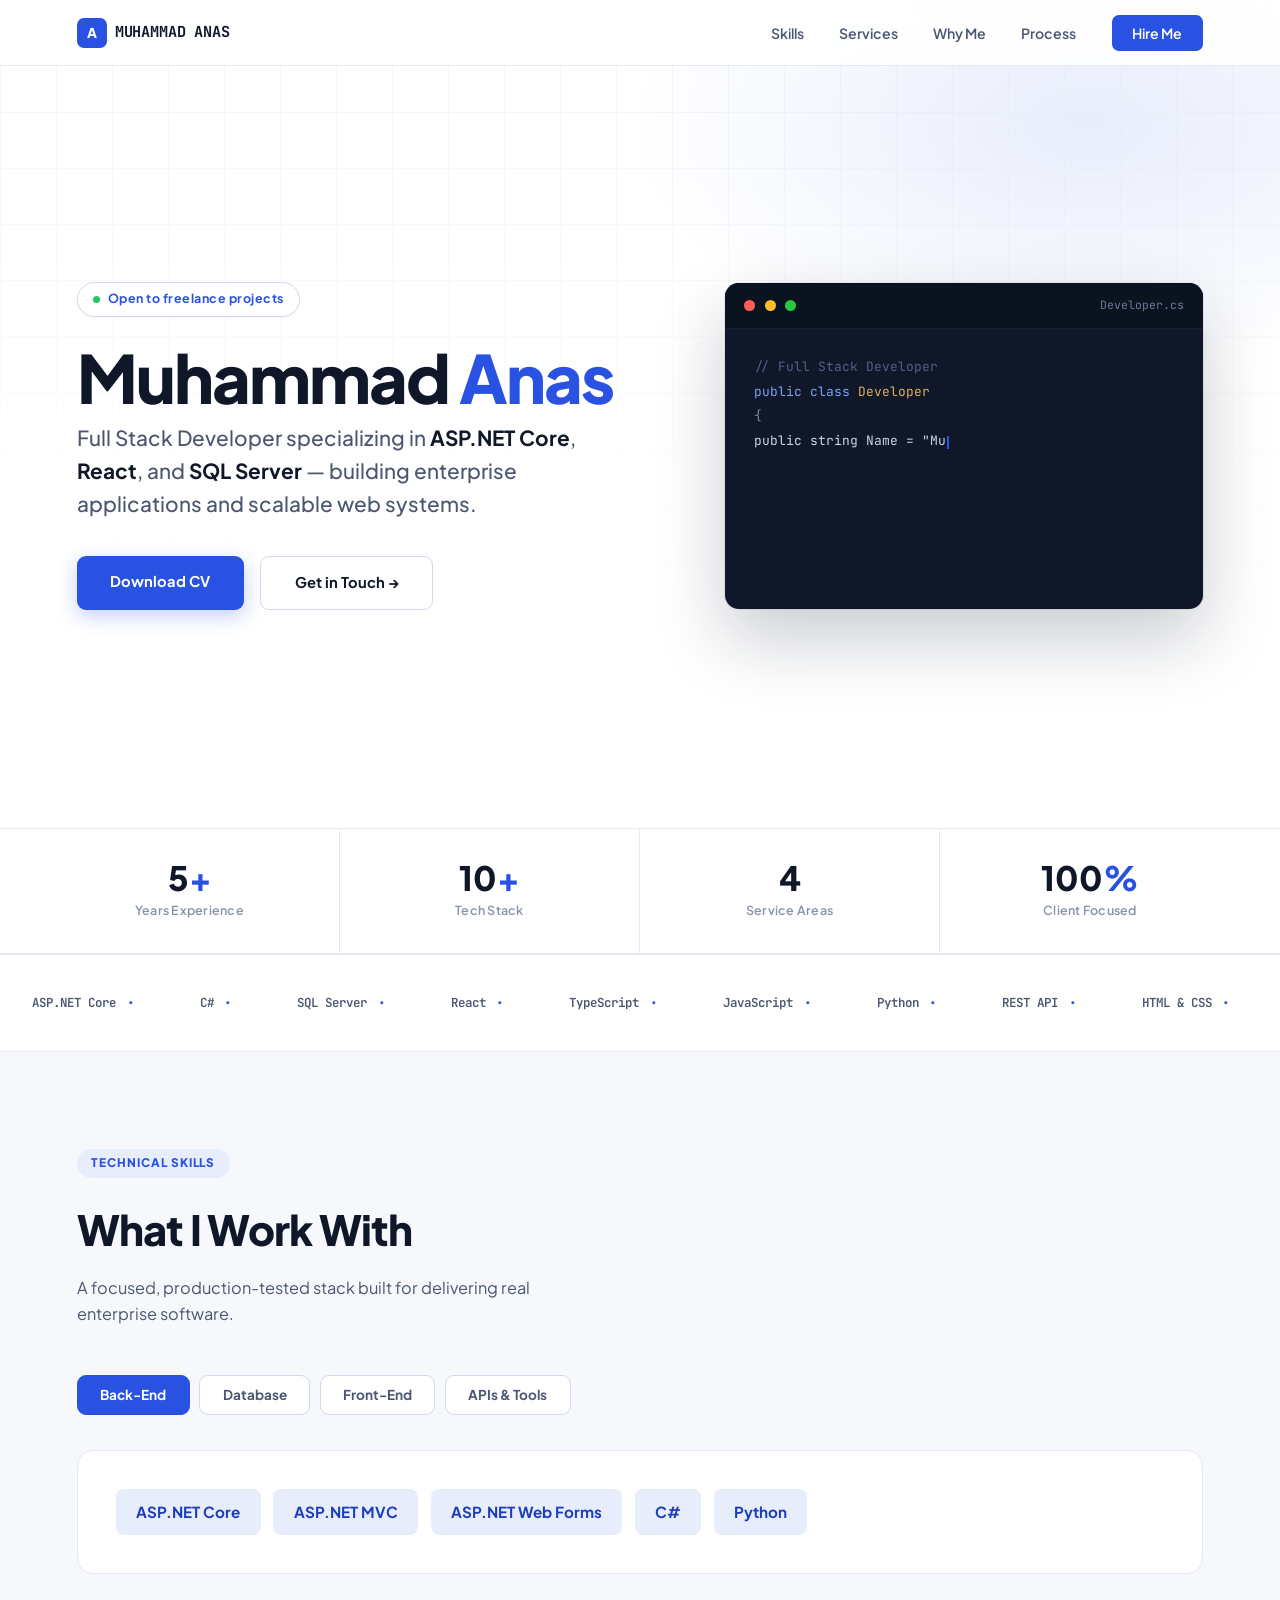
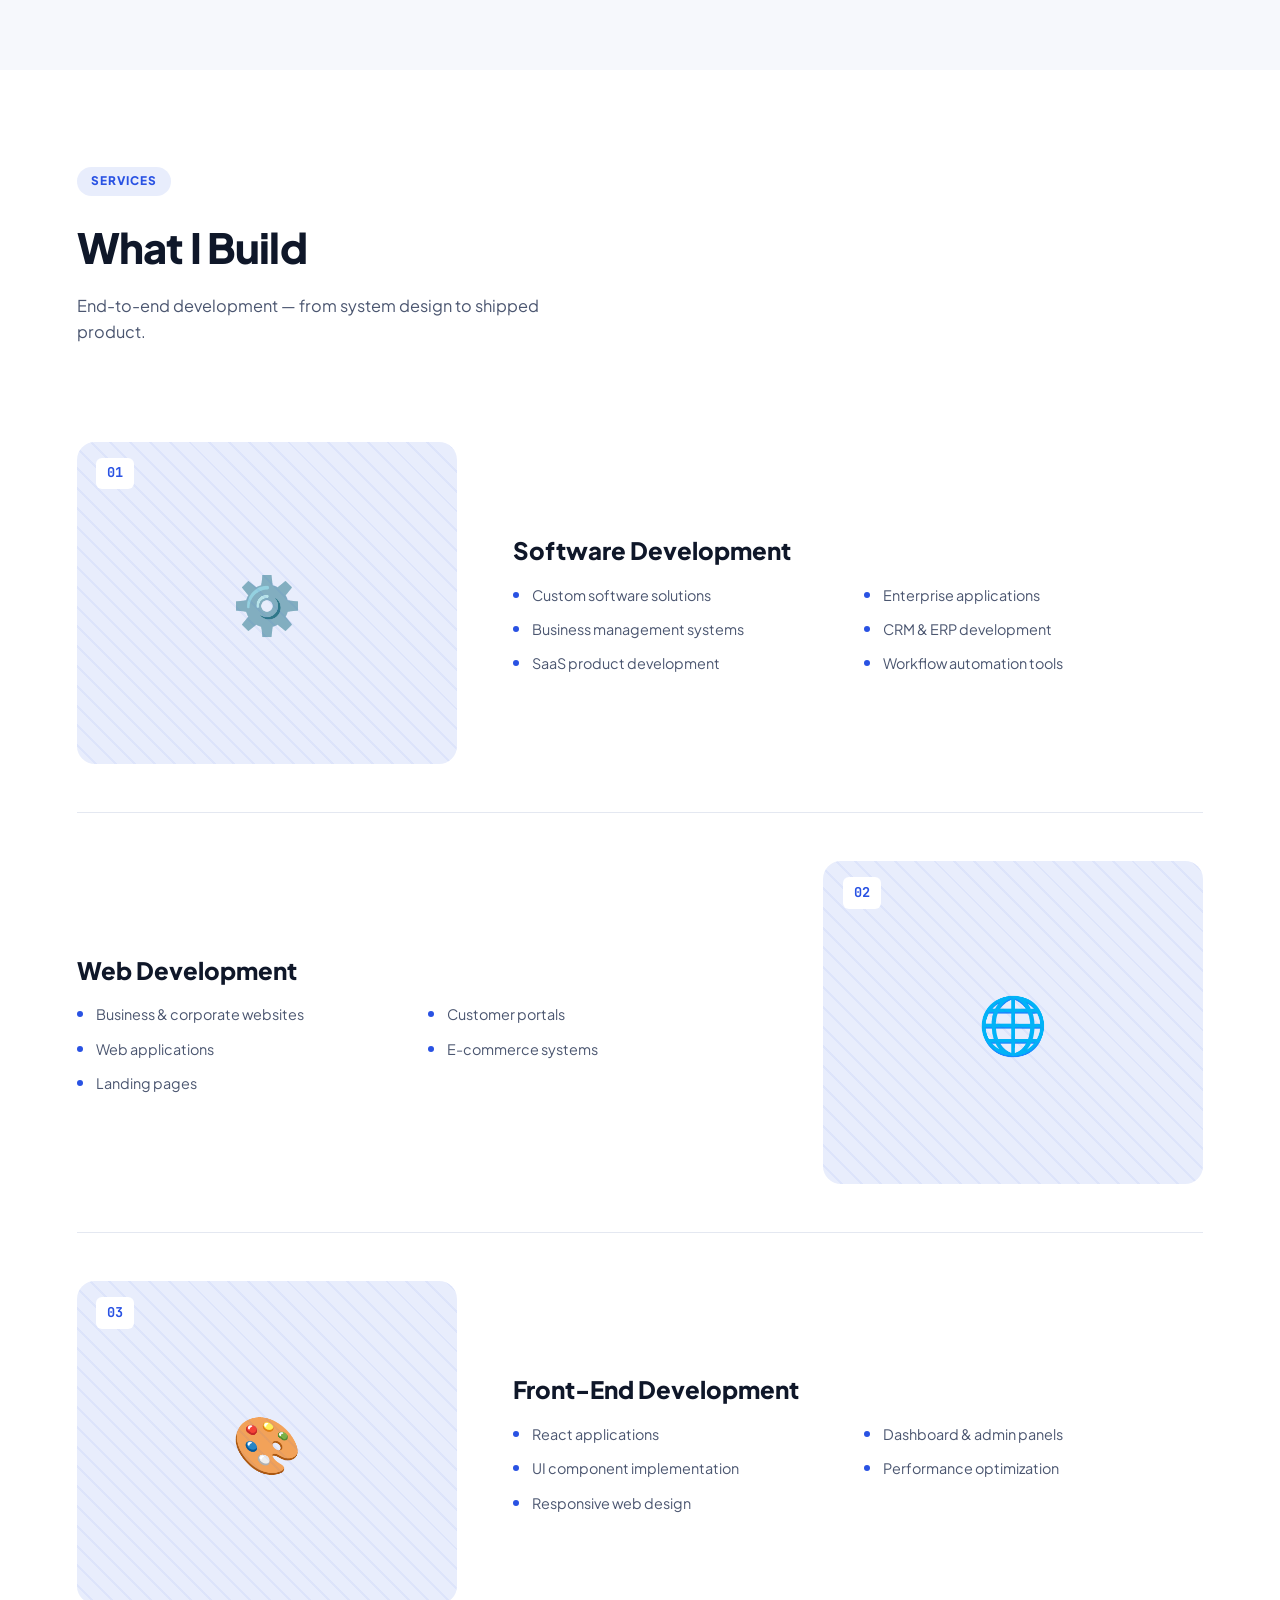
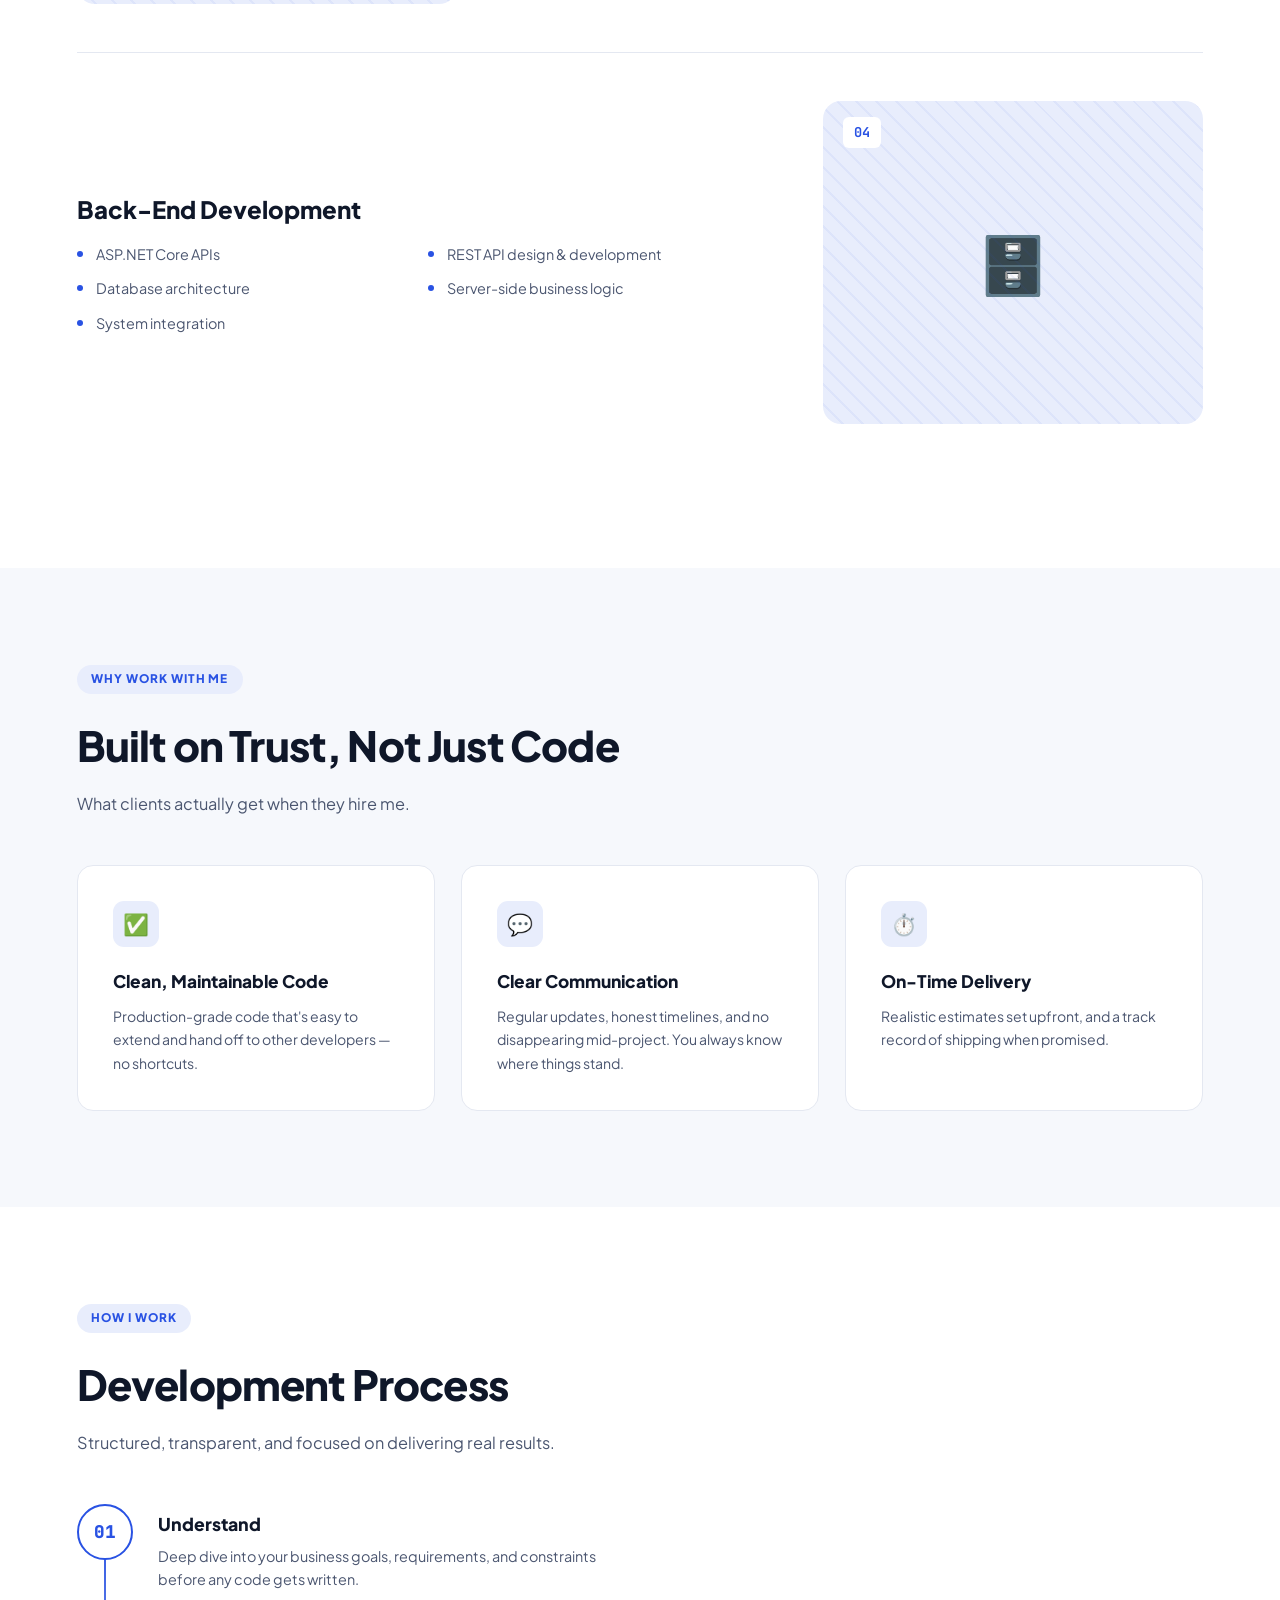
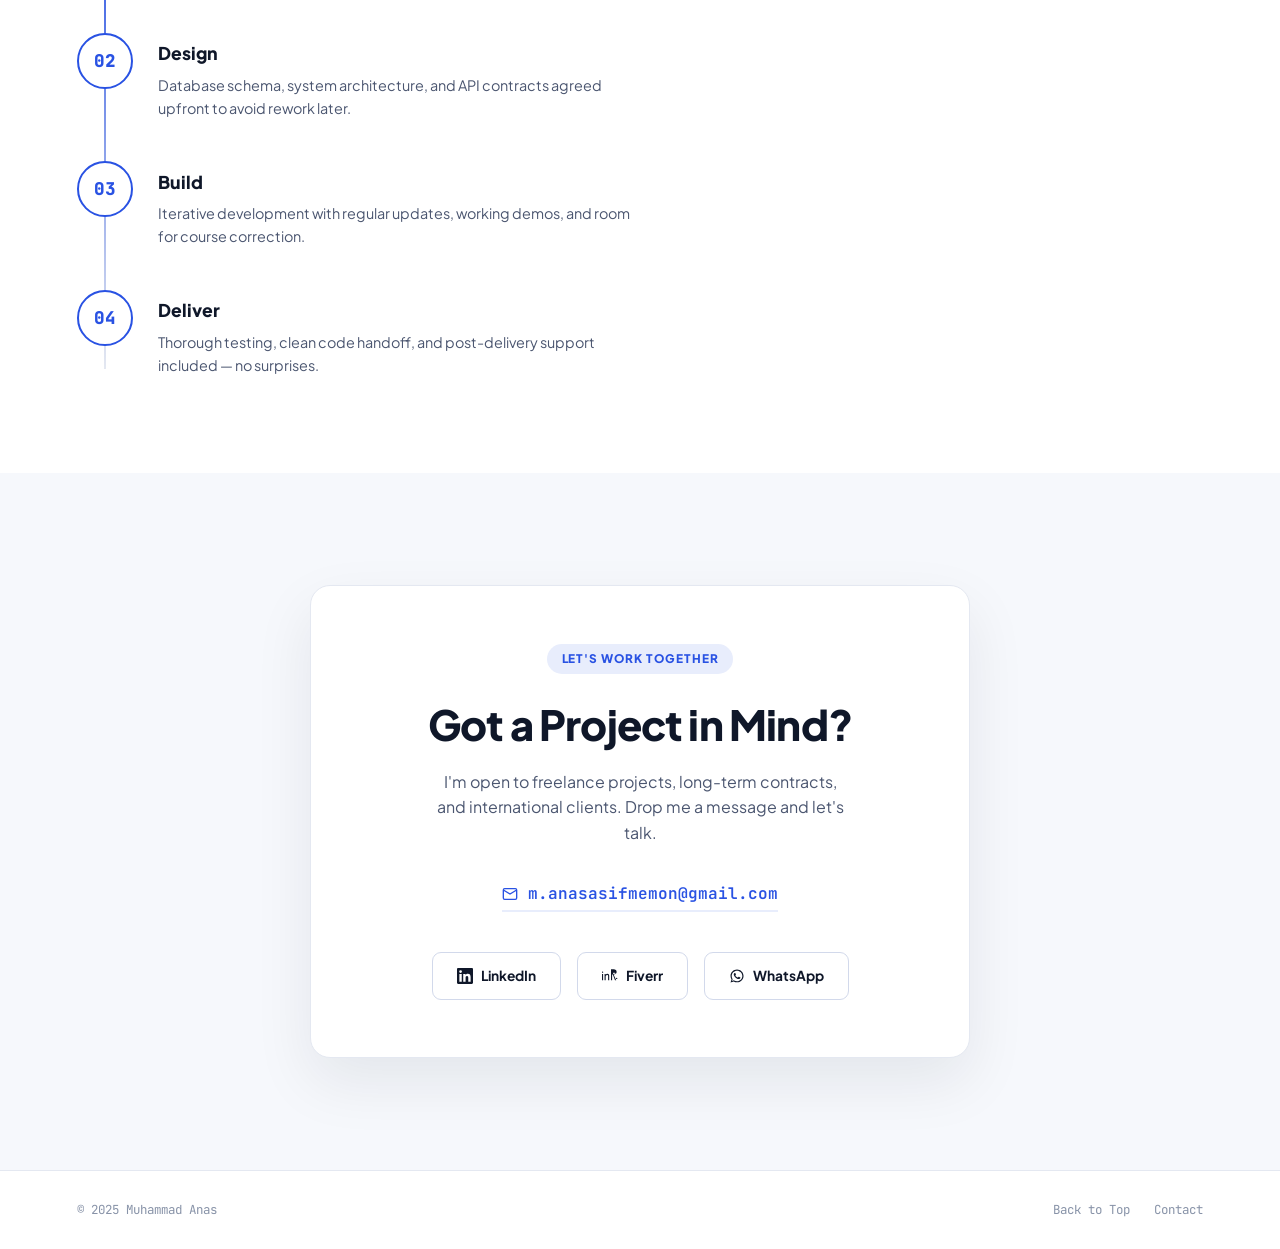
==== index.html @ d6c39285 "Add files via upload" ====
<!DOCTYPE html>
<html lang="en">
<head>
<meta charset="UTF-8"/>
<meta name="viewport" content="width=device-width,initial-scale=1.0"/>
<title>Muhammad Anas — Full Stack Developer</title>
<link rel="preconnect" href="https://fonts.googleapis.com"/>
<link href="https://fonts.googleapis.com/css2?family=Plus+Jakarta+Sans:wght@300;400;500;600;700;800&family=JetBrains+Mono:wght@400;500;600&display=swap" rel="stylesheet"/>
<link href="style.css" rel="stylesheet"/>

</head>
<body>

<!-- ═══ NAV ═══ -->
<nav>
  <div class="logo"><span class="logo-mark">A</span>MUHAMMAD ANAS</div>
  <ul class="nav-links">
    <li><a href="#skills">Skills</a></li>
    <li><a href="#services">Services</a></li>
    <li><a href="#why">Why Me</a></li>
    <li><a href="#process">Process</a></li>
    <li><a href="#contact" class="nav-hire">Hire Me</a></li>
  </ul>
</nav>

<!-- ═══ HERO ═══ -->
<section id="hero">
  <div class="hero-grid">
    <div class="hero-left">
      <div class="hero-tag"><span class="hero-tag-dot"></span>Open to freelance projects</div>
      <h1>Muhammad <span class="accent">Anas</span></h1>
      <p class="hero-role">Full Stack Developer specializing in <b>ASP.NET Core</b>, <b>React</b>, and <b>SQL Server</b> — building enterprise applications and scalable web systems.</p>
      <div class="hero-btns">
       <a href="Muhammad_Anas_CV.pdf" download="Muhammad_Anas_CV.pdf" class="btn-v" target="_blank">
    Download CV
</a>
        <a href="#contact" class="btn-ghost">Get in Touch →</a>
      </div>
    </div>
    <div class="hero-right">
      <div class="code-window">
        <div class="code-bar"><span class="dot-r"></span><span class="dot-y"></span><span class="dot-g"></span><span class="code-filename">Developer.cs</span></div>
        <div class="code-body" id="codeBody"></div>
      </div>
    </div>
  </div>
</section>

<!-- ═══ STAT STRIP ═══ -->
<div id="stat-strip">
  <div class="stat-strip-inner">
    <div class="stat-cell"><div class="num">5<span>+</span></div><div class="lbl">Years Experience</div></div>
    <div class="stat-cell"><div class="num">10<span>+</span></div><div class="lbl">Tech Stack</div></div>
    <div class="stat-cell"><div class="num">4</div><div class="lbl">Service Areas</div></div>
    <div class="stat-cell"><div class="num">100<span>%</span></div><div class="lbl">Client Focused</div></div>
  </div>
</div>

<!-- ═══ TECH BELT ═══ -->
<div id="belt"><div class="belt-track" id="beltTrack"></div></div>

<!-- ═══ SKILLS — TABS ═══ -->
<section id="skills">
  <div class="container">
    <div class="sec-chip">Technical Skills</div>
    <h2>What I Work With</h2>
    <p class="sec-sub">A focused, production-tested stack built for delivering real enterprise software.</p>

    <div class="skill-tabs">
      <button class="tab-btn active" data-tab="backend">Back-End</button>
      <button class="tab-btn" data-tab="database">Database</button>
      <button class="tab-btn" data-tab="frontend">Front-End</button>
      <button class="tab-btn" data-tab="tools">APIs &amp; Tools</button>
    </div>

    <div class="tab-panel active" id="backend">
      <div class="tab-panel-inner">
        <span class="big-tag">ASP.NET Core</span><span class="big-tag">ASP.NET MVC</span>
        <span class="big-tag">ASP.NET Web Forms</span><span class="big-tag">C#</span><span class="big-tag">Python</span>
      </div>
    </div>
    <div class="tab-panel" id="database">
      <div class="tab-panel-inner">
        <span class="big-tag">SQL Server</span><span class="big-tag">Database Architecture</span>
        <span class="big-tag">Stored Procedures</span><span class="big-tag">Query Optimization</span>
      </div>
    </div>
    <div class="tab-panel" id="frontend">
      <div class="tab-panel-inner">
        <span class="big-tag">React</span><span class="big-tag">TypeScript</span><span class="big-tag">JavaScript</span>
        <span class="big-tag">HTML &amp; CSS</span><span class="big-tag">jQuery / AJAX</span>
      </div>
    </div>
    <div class="tab-panel" id="tools">
      <div class="tab-panel-inner">
        <span class="big-tag">REST APIs</span><span class="big-tag">Git</span><span class="big-tag">JSON</span><span class="big-tag">Entity Framework</span>
      </div>
    </div>
  </div>
</section>

<!-- ═══ SERVICES — ALTERNATING ROWS ═══ -->
<section id="services">
  <div class="container">
    <div class="sec-chip">Services</div>
    <h2>What I Build</h2>
    <p class="sec-sub">End-to-end development — from system design to shipped product.</p>

    <div class="svc-row fi">
      <div class="svc-visual"><span class="svc-num-big">01</span>⚙️</div>
      <div class="svc-content">
        <div class="svc-title">Software Development</div>
        <ul class="svc-items">
          <li>Custom software solutions</li>
          <li>Enterprise applications</li>
          <li>Business management systems</li>
          <li>CRM &amp; ERP development</li>
          <li>SaaS product development</li>
          <li>Workflow automation tools</li>
        </ul>
      </div>
    </div>

    <div class="svc-row reverse fi">
      <div class="svc-visual"><span class="svc-num-big">02</span>🌐</div>
      <div class="svc-content">
        <div class="svc-title">Web Development</div>
        <ul class="svc-items">
          <li>Business &amp; corporate websites</li>
          <li>Customer portals</li>
          <li>Web applications</li>
          <li>E-commerce systems</li>
          <li>Landing pages</li>
        </ul>
      </div>
    </div>

    <div class="svc-row fi">
      <div class="svc-visual"><span class="svc-num-big">03</span>🎨</div>
      <div class="svc-content">
        <div class="svc-title">Front-End Development</div>
        <ul class="svc-items">
          <li>React applications</li>
          <li>Dashboard &amp; admin panels</li>
          <li>UI component implementation</li>
          <li>Performance optimization</li>
          <li>Responsive web design</li>
        </ul>
      </div>
    </div>

    <div class="svc-row reverse fi">
      <div class="svc-visual"><span class="svc-num-big">04</span>🗄️</div>
      <div class="svc-content">
        <div class="svc-title">Back-End Development</div>
        <ul class="svc-items">
          <li>ASP.NET Core APIs</li>
          <li>REST API design &amp; development</li>
          <li>Database architecture</li>
          <li>Server-side business logic</li>
          <li>System integration</li>
        </ul>
      </div>
    </div>
  </div>
</section>

<!-- ═══ WHY WORK WITH ME ═══ -->
<section id="why">
  <div class="container">
    <div class="sec-chip">Why Work With Me</div>
    <h2>Built on Trust, Not Just Code</h2>
    <p class="sec-sub">What clients actually get when they hire me.</p>
    <div class="why-grid">
      <div class="why-card fi fi-d1">
        <div class="why-icon">✅</div>
        <div class="why-title">Clean, Maintainable Code</div>
        <div class="why-desc">Production-grade code that's easy to extend and hand off to other developers — no shortcuts.</div>
      </div>
      <div class="why-card fi fi-d2">
        <div class="why-icon">💬</div>
        <div class="why-title">Clear Communication</div>
        <div class="why-desc">Regular updates, honest timelines, and no disappearing mid-project. You always know where things stand.</div>
      </div>
      <div class="why-card fi fi-d3">
        <div class="why-icon">⏱️</div>
        <div class="why-title">On-Time Delivery</div>
        <div class="why-desc">Realistic estimates set upfront, and a track record of shipping when promised.</div>
      </div>
    </div>
  </div>
</section>

<!-- ═══ PROCESS — TIMELINE ═══ -->
<section id="process">
  <div class="container">
    <div class="sec-chip">How I Work</div>
    <h2>Development Process</h2>
    <p class="sec-sub">Structured, transparent, and focused on delivering real results.</p>
    <div class="timeline">
      <div class="t-step fi fi-d1">
        <div class="t-dot">01</div>
        <div class="t-content">
          <div class="t-title">Understand</div>
          <p class="t-desc">Deep dive into your business goals, requirements, and constraints before any code gets written.</p>
        </div>
      </div>
      <div class="t-step fi fi-d2">
        <div class="t-dot">02</div>
        <div class="t-content">
          <div class="t-title">Design</div>
          <p class="t-desc">Database schema, system architecture, and API contracts agreed upfront to avoid rework later.</p>
        </div>
      </div>
      <div class="t-step fi fi-d3">
        <div class="t-dot">03</div>
        <div class="t-content">
          <div class="t-title">Build</div>
          <p class="t-desc">Iterative development with regular updates, working demos, and room for course correction.</p>
        </div>
      </div>
      <div class="t-step fi fi-d4">
        <div class="t-dot">04</div>
        <div class="t-content">
          <div class="t-title">Deliver</div>
          <p class="t-desc">Thorough testing, clean code handoff, and post-delivery support included — no surprises.</p>
        </div>
      </div>
    </div>
  </div>
</section>

<!-- ═══ CONTACT ═══ -->
<section id="contact">
  <div class="container">
    <div class="contact-box fi">
      <div class="sec-chip">Let's Work Together</div>
      <h2>Got a Project in Mind?</h2>
      <p>I'm open to freelance projects, long-term contracts, and international clients. Drop me a message and let's talk.</p>
      <div>
        <a href="mailto:m.anasasifmemon@gmail.com" class="contact-email">
          <svg width="16" height="16" viewBox="0 0 24 24" fill="none" stroke="currentColor" stroke-width="2"><path d="M4 4h16c1.1 0 2 .9 2 2v12c0 1.1-.9 2-2 2H4c-1.1 0-2-.9-2-2V6c0-1.1.9-2 2-2z"/><polyline points="22,6 12,12 2,6"/></svg>
          m.anasasifmemon@gmail.com
        </a>
      </div>
      <div class="contact-socials">
        <a href="https://www.linkedin.com/in/muhammad-anas-5920552a2/" target="_blank" class="social-btn">
          <svg viewBox="0 0 24 24" fill="currentColor"><path d="M20.447 20.452h-3.554v-5.569c0-1.328-.027-3.037-1.852-3.037-1.853 0-2.136 1.445-2.136 2.939v5.667H9.351V9h3.414v1.561h.046c.477-.9 1.637-1.85 3.37-1.85 3.601 0 4.267 2.37 4.267 5.455v6.286zM5.337 7.433a2.062 2.062 0 01-2.063-2.065 2.064 2.064 0 112.063 2.065zm1.782 13.019H3.555V9h3.564v11.452zM22.225 0H1.771C.792 0 0 .774 0 1.729v20.542C0 23.227.792 24 1.771 24h20.451C23.2 24 24 23.227 24 22.271V1.729C24 .774 23.2 0 22.222 0h.003z"/></svg>
          LinkedIn
        </a>
        <a href="https://www.fiverr.com/users/anas1_developer" target="_blank" class="social-btn">
          <svg viewBox="0 0 24 24" fill="currentColor"><path d="M23.004 15.588a.995.995 0 10-1.99 0 .995.995 0 001.99 0zm-2.36-8.672c0 1.33-1.044 2.21-2.832 2.21h-1.02V7.026h.99c1.83 0 2.862.803 2.862 1.89zM23.004 15.588zm-5.567-5.786c2.754 0 4.536-1.515 4.536-3.758C21.973 3.65 20.262 2 17.49 2H13.5v16.498h1.665V9.896h1.02l3.32 8.603H21.3l-3.863-8.697zM8.18 8.764c-1.18 0-2.05.41-2.672 1.23V9.008H3.84v9.49h1.665v-5.194c0-1.82.773-2.88 2.215-2.88.87 0 1.428.425 1.428 1.473v6.6h1.664v-6.866c0-1.726-1.012-2.866-2.632-2.866zM0 9.008V18.5h1.664V9.008H0zm.832-3.744a1.02 1.02 0 100 2.04 1.02 1.02 0 000-2.04z"/></svg>
          Fiverr
        </a>
       <a href="https://wa.me/923146699887" target="_blank" class="social-btn">
    <svg viewBox="0 0 32 32" fill="currentColor" width="24" height="24">
        <path d="M16.04 3C8.84 3 3 8.74 3 15.82c0 2.48.73 4.89 2.12 6.96L3 29l6.41-2.08a13.2 13.2 0 0 0 6.63 1.79c7.2 0 13.04-5.74 13.04-12.82S23.24 3 16.04 3zm0 23.54c-2.04 0-4.04-.55-5.78-1.6l-.41-.24-3.8 1.23 1.24-3.68-.27-.43a10.44 10.44 0 0 1-1.61-5.6c0-5.8 4.78-10.52 10.63-10.52s10.63 4.72 10.63 10.52-4.78 10.52-10.63 10.52zm5.83-7.87c-.32-.16-1.9-.93-2.2-1.03-.29-.11-.51-.16-.73.16-.21.32-.83 1.03-1.01 1.24-.19.21-.37.24-.69.08-.32-.16-1.35-.49-2.58-1.56-.95-.83-1.59-1.85-1.78-2.17-.19-.32-.02-.49.14-.65.14-.14.32-.37.48-.56.16-.19.21-.32.32-.53.11-.21.05-.4-.03-.56-.08-.16-.73-1.75-1-2.39-.26-.62-.52-.54-.73-.55h-.62c-.21 0-.56.08-.85.4-.29.32-1.11 1.08-1.11 2.64s1.14 3.06 1.3 3.27c.16.21 2.24 3.55 5.53 4.84.78.31 1.39.49 1.87.63.79.21 1.51.18 2.08.11.63-.08 1.9-.78 2.17-1.53.27-.75.27-1.4.19-1.53-.08-.13-.29-.21-.61-.37z"/>
    </svg>
    WhatsApp
</a>  
      </div>
    </div>
  </div>
</section>

<footer>
  <span>© 2025 Muhammad Anas</span>
  <div class="footer-right"><a href="#hero">Back to Top</a><a href="#contact">Contact</a></div>
</footer>

<script src="script.js"></script>
</body>
</html>
---- style.css ----
/* ═══ TOKENS ═══════════════════════════════════════════ */
:root{
  --bg:        #FFFFFF;
  --bg-soft:   #F6F8FC;
  --ink:       #0F1729;
  --ink-soft:  #4B5670;
  --muted:     #8893A8;
  --blue:      #2952E3;
  --blue-dk:   #1B3DBF;
  --blue-lt:   #E8EDFC;
  --border:    #E4E8F1;
  --border-strong: #D2D9EB;
  --sans:      'Plus Jakarta Sans',sans-serif;
  --mono:      'JetBrains Mono',monospace;
}
*,*::before,*::after{box-sizing:border-box;margin:0;padding:0;}
html{scroll-behavior:smooth;}
body{font-family:var(--sans);background:var(--bg);color:var(--ink);line-height:1.6;overflow-x:hidden;}
::-webkit-scrollbar{width:6px;}
::-webkit-scrollbar-track{background:var(--bg-soft);}
::-webkit-scrollbar-thumb{background:var(--blue);border-radius:3px;}

/* ═══ NAV ═══════════════════════════════════════════════ */
nav{
  position:fixed;top:0;left:0;right:0;z-index:200;
  display:flex;align-items:center;justify-content:space-between;
  padding:1.1rem 6%;
  background:rgba(255,255,255,.88);
  backdrop-filter:blur(14px);
  border-bottom:1px solid var(--border);
}
.logo{font-family:var(--mono);font-size:.95rem;font-weight:700;color:var(--ink);letter-spacing:-.01em;display:flex;align-items:center;gap:.5rem;}
.logo-mark{width:30px;height:30px;border-radius:7px;background:var(--blue);color:#fff;display:flex;align-items:center;justify-content:center;font-size:.85rem;font-weight:800;font-family:var(--sans);}
.nav-links{display:flex;gap:2.2rem;list-style:none;align-items:center;}
.nav-links a{font-size:.88rem;font-weight:600;color:var(--ink-soft);text-decoration:none;transition:color .2s;}
.nav-links a:hover{color:var(--blue);}
.nav-hire{padding:.55rem 1.3rem;background:var(--blue);color:#fff!important;border-radius:7px;font-size:.85rem;font-weight:700;text-decoration:none;transition:background .2s,transform .15s;}
.nav-hire:hover{background:var(--blue-dk);transform:translateY(-1px);}

/* ═══ HERO ═══════════════════════════════════════════════ */
#hero{
  min-height:92vh;display:flex;align-items:center;
  padding:7rem 6% 3rem;position:relative;overflow:hidden;
  background:radial-gradient(ellipse 60% 50% at 85% 15%, var(--blue-lt) 0%, transparent 60%), var(--bg);
}
#hero::after{
  content:'';position:absolute;inset:0;
  background-image:linear-gradient(var(--border) 1px,transparent 1px),linear-gradient(90deg,var(--border) 1px,transparent 1px);
  background-size:56px 56px;
  mask-image:linear-gradient(to bottom, black 0%, transparent 70%);
  opacity:.5;pointer-events:none;
}
.hero-grid{display:grid;grid-template-columns:1.1fr .9fr;gap:4rem;align-items:center;width:100%;max-width:1200px;margin:0 auto;position:relative;z-index:1;}
.hero-tag{display:inline-flex;align-items:center;gap:.5rem;padding:.4rem .95rem;border:1px solid var(--border-strong);border-radius:100px;background:#fff;font-size:.78rem;font-weight:700;color:var(--blue);letter-spacing:.04em;margin-bottom:1.6rem;box-shadow:0 1px 2px rgba(15,23,41,.04);}
.hero-tag-dot{width:7px;height:7px;border-radius:50%;background:#22C55E;}
h1{font-size:clamp(2.6rem,5.2vw,4.2rem);font-weight:800;line-height:1.06;letter-spacing:-.03em;color:var(--ink);margin-bottom:.5rem;}
h1 .accent{color:var(--blue);}
.hero-role{font-size:clamp(1.05rem,1.8vw,1.3rem);color:var(--ink-soft);font-weight:500;margin-bottom:2.2rem;max-width:520px;}
.hero-role b{color:var(--ink);font-weight:700;}
.hero-btns{display:flex;gap:1rem;flex-wrap:wrap;}
.btn-v{padding:.9rem 2.1rem;background:var(--blue);color:#fff;font-family:var(--sans);font-weight:700;font-size:.92rem;border:none;border-radius:9px;cursor:pointer;text-decoration:none;transition:all .2s;box-shadow:0 6px 20px rgba(41,82,227,.28);}
.btn-v:hover{background:var(--blue-dk);transform:translateY(-2px);box-shadow:0 10px 28px rgba(41,82,227,.35);}
.btn-ghost{padding:.9rem 2.1rem;background:#fff;color:var(--ink);font-family:var(--sans);font-weight:700;font-size:.92rem;border:1px solid var(--border-strong);border-radius:9px;cursor:pointer;text-decoration:none;transition:all .2s;}
.btn-ghost:hover{border-color:var(--blue);color:var(--blue);}

.code-window{background:#0F1729;border-radius:14px;overflow:hidden;box-shadow:0 30px 70px rgba(15,23,41,.22),0 0 0 1px rgba(15,23,41,.06);}
.code-bar{display:flex;align-items:center;gap:.6rem;padding:.85rem 1.2rem;background:#0B1220;border-bottom:1px solid rgba(255,255,255,.06);}
.dot-r{width:11px;height:11px;border-radius:50%;background:#FF5F57;}
.dot-y{width:11px;height:11px;border-radius:50%;background:#FEBC2E;}
.dot-g{width:11px;height:11px;border-radius:50%;background:#28C840;}
.code-filename{margin-left:auto;font-family:var(--mono);font-size:.72rem;color:#6B7B99;}
.code-body{padding:1.6rem 1.8rem;font-family:var(--mono);font-size:.81rem;line-height:1.9;min-height:280px;color:#CBD5E8;}
.c-kw{color:#7AA2F7;} .c-str{color:#9ECE6A;} .c-num{color:#FF9E64;} .c-cm{color:#565F89;} .c-cls{color:#E0AF68;} .c-punct{color:#7B88A8;} .c-fn{color:#7DCFFF;}
.cursor{display:inline-block;width:2px;height:1em;background:var(--blue);margin-left:1px;vertical-align:text-bottom;animation:blink .9s step-end infinite;}
@keyframes blink{0%,100%{opacity:1;}50%{opacity:0;}}

/* ═══ STAT STRIP (under hero) ═══════════════════════════ */
#stat-strip{
  border-top:1px solid var(--border);border-bottom:1px solid var(--border);
  background:#fff;padding:0;
}
.stat-strip-inner{
  max-width:1200px;margin:0 auto;
  display:grid;grid-template-columns:repeat(4,1fr);
}
.stat-cell{
  padding:2rem 1.5rem;text-align:center;
  border-right:1px solid var(--border);
}
.stat-cell:last-child{border-right:none;}
.stat-cell .num{font-size:2.1rem;font-weight:800;color:var(--ink);line-height:1;}
.stat-cell .num span{color:var(--blue);}
.stat-cell .lbl{font-size:.78rem;color:var(--muted);font-weight:600;margin-top:.4rem;letter-spacing:.02em;}

/* ═══ SECTION SHARED ════════════════════════════════════ */
section{padding:6rem 6%;position:relative;}
.container{max-width:1200px;margin:0 auto;}
.sec-chip{display:inline-flex;align-items:center;gap:.5rem;padding:.32rem .9rem;border-radius:100px;background:var(--blue-lt);color:var(--blue);font-size:.74rem;font-weight:800;letter-spacing:.08em;text-transform:uppercase;margin-bottom:1.1rem;}
h2{font-size:clamp(1.9rem,3.4vw,2.6rem);font-weight:800;color:var(--ink);letter-spacing:-.02em;margin-bottom:.8rem;}
.sec-sub{color:var(--ink-soft);max-width:480px;margin-bottom:3rem;font-size:1.02rem;}

/* ═══ SKILLS — TABS ═════════════════════════════════════ */
#skills{background:var(--bg-soft);}
.skill-tabs{display:flex;gap:.6rem;margin-bottom:2.2rem;flex-wrap:wrap;}
.tab-btn{
  padding:.65rem 1.4rem;border-radius:9px;border:1px solid var(--border-strong);
  background:#fff;color:var(--ink-soft);font-weight:700;font-size:.85rem;
  cursor:pointer;transition:all .2s;font-family:var(--sans);
}
.tab-btn.active{background:var(--blue);color:#fff;border-color:var(--blue);}
.tab-btn:not(.active):hover{border-color:var(--blue);color:var(--blue);}
.tab-panel{display:none;}
.tab-panel.active{display:block;animation:fadeUp .35s ease;}
@keyframes fadeUp{from{opacity:0;transform:translateY(8px);}to{opacity:1;transform:none;}}
.tab-panel-inner{
  background:#fff;border:1px solid var(--border);border-radius:16px;
  padding:2.4rem;display:flex;flex-wrap:wrap;gap:.8rem;align-items:center;
}
.tab-panel-inner .big-tag{
  font-size:.95rem;font-weight:700;padding:.6rem 1.2rem;border-radius:8px;
  background:var(--blue-lt);color:var(--blue-dk);border:1px solid transparent;
}

/* ═══ SERVICES — ALTERNATING ROWS ═══════════════════════ */
.svc-row{
  display:grid;grid-template-columns:.55fr 1fr;gap:3.5rem;align-items:center;
  padding:3rem 0;border-bottom:1px solid var(--border);
}
.svc-row:last-child{border-bottom:none;}
.svc-row.reverse{grid-template-columns:1fr .55fr;}
.svc-row.reverse .svc-visual{order:2;}
.svc-visual{
  background:var(--blue-lt);border-radius:18px;
  aspect-ratio:1/.85;display:flex;align-items:center;justify-content:center;
  font-size:3.5rem;position:relative;overflow:hidden;
}
.svc-visual::before{
  content:'';position:absolute;width:140%;height:140%;
  background:repeating-linear-gradient(45deg,rgba(41,82,227,.06) 0 2px,transparent 2px 14px);
}
.svc-num-big{
  position:absolute;top:1rem;left:1.2rem;
  font-family:var(--mono);font-size:.85rem;font-weight:700;color:var(--blue);
  background:#fff;padding:.3rem .7rem;border-radius:6px;z-index:1;
}
.svc-content .svc-title{font-size:1.5rem;font-weight:800;color:var(--ink);margin-bottom:.9rem;}
.svc-items{list-style:none;display:grid;grid-template-columns:1fr 1fr;gap:.7rem;}
.svc-items li{font-size:.9rem;color:var(--ink-soft);padding-left:1.2rem;position:relative;}
.svc-items li::before{content:'';position:absolute;left:0;top:.5rem;width:6px;height:6px;border-radius:50%;background:var(--blue);}

/* ═══ WHY WORK WITH ME ══════════════════════════════════ */
#why{background:var(--bg-soft);}
.why-grid{display:grid;grid-template-columns:repeat(3,1fr);gap:1.6rem;}
.why-card{
  background:#fff;border:1px solid var(--border);border-radius:16px;
  padding:2.2rem;transition:transform .25s,box-shadow .25s,border-color .25s;
}
.why-card:hover{transform:translateY(-4px);border-color:var(--blue);box-shadow:0 16px 36px rgba(41,82,227,.1);}
.why-icon{width:46px;height:46px;border-radius:11px;background:var(--blue-lt);display:flex;align-items:center;justify-content:center;font-size:1.3rem;margin-bottom:1.3rem;}
.why-title{font-size:1.08rem;font-weight:800;color:var(--ink);margin-bottom:.6rem;}
.why-desc{font-size:.88rem;color:var(--ink-soft);line-height:1.65;}

/* ═══ PROCESS — VERTICAL TIMELINE ═══════════════════════ */
.timeline{position:relative;max-width:760px;}
.timeline::before{
  content:'';position:absolute;left:27px;top:8px;bottom:8px;width:2px;
  background:linear-gradient(180deg,var(--blue),var(--border));
}
.t-step{display:grid;grid-template-columns:56px 1fr;gap:1.6rem;margin-bottom:2.6rem;position:relative;}
.t-step:last-child{margin-bottom:0;}
.t-dot{
  width:56px;height:56px;border-radius:50%;background:#fff;border:2px solid var(--blue);
  display:flex;align-items:center;justify-content:center;font-family:var(--mono);font-weight:800;
  color:var(--blue);font-size:1.1rem;z-index:1;
}
.t-content{padding-top:.4rem;}
.t-title{font-size:1.1rem;font-weight:800;color:var(--ink);margin-bottom:.4rem;}
.t-desc{font-size:.9rem;color:var(--ink-soft);max-width:480px;}

/* ═══ TECH BELT ═════════════════════════════════════════ */
#belt{padding:2.2rem 0;border-top:1px solid var(--border);border-bottom:1px solid var(--border);overflow:hidden;background:#fff;}
.belt-track{display:flex;gap:0;width:max-content;animation:belt 26s linear infinite;}
@keyframes belt{from{transform:translateX(0);}to{transform:translateX(-50%);}}
.belt-item{display:flex;align-items:center;gap:.6rem;padding:0 2rem;font-family:var(--mono);font-size:.78rem;font-weight:600;color:var(--ink-soft);white-space:nowrap;}
.belt-sep{color:var(--blue);font-size:1rem;}

/* ═══ CONTACT ═══════════════════════════════════════════ */
#contact{text-align:center;padding:7rem 6%;position:relative;overflow:hidden;background:var(--bg-soft);}
.contact-box{max-width:660px;margin:0 auto;background:#fff;border:1px solid var(--border);border-radius:20px;padding:3.6rem;box-shadow:0 24px 60px rgba(15,23,41,.08);}
.contact-box h2{margin-bottom:.7rem;}
.contact-box p{color:var(--ink-soft);margin-bottom:2.2rem;max-width:420px;margin-left:auto;margin-right:auto;}
.contact-email{display:inline-flex;align-items:center;gap:.6rem;font-family:var(--mono);font-size:1rem;color:var(--blue);text-decoration:none;font-weight:600;border-bottom:2px solid var(--blue-lt);padding-bottom:.2rem;transition:border-color .2s;margin-bottom:2.5rem;}
.contact-email:hover{border-color:var(--blue);}
.contact-socials{display:flex;gap:1rem;justify-content:center;flex-wrap:wrap;}
.social-btn{display:flex;align-items:center;gap:.6rem;padding:.75rem 1.5rem;border-radius:9px;border:1px solid var(--border-strong);color:var(--ink);font-size:.86rem;font-weight:700;text-decoration:none;transition:all .2s;background:#fff;}
.social-btn:hover{transform:translateY(-2px);border-color:var(--blue);color:var(--blue);box-shadow:0 8px 18px rgba(41,82,227,.12);}
.social-btn svg{width:16px;height:16px;flex-shrink:0;}

footer{text-align:center;padding:1.8rem 6%;border-top:1px solid var(--border);font-family:var(--mono);font-size:.78rem;color:var(--muted);display:flex;justify-content:space-between;align-items:center;flex-wrap:wrap;gap:1rem;background:#fff;}
.footer-right{display:flex;gap:1.5rem;}
.footer-right a{color:var(--muted);text-decoration:none;transition:color .2s;}
.footer-right a:hover{color:var(--blue);}

.fi{opacity:0;transform:translateY(26px);transition:opacity .6s ease,transform .6s ease;}
.fi.vis{opacity:1;transform:none;}
.fi-d1{transition-delay:.08s;} .fi-d2{transition-delay:.16s;} .fi-d3{transition-delay:.24s;} .fi-d4{transition-delay:.32s;}

@media(max-width:900px){
  .hero-grid{grid-template-columns:1fr;gap:3rem;}
  .stat-strip-inner{grid-template-columns:repeat(2,1fr);}
  .stat-cell:nth-child(2){border-right:none;}
  .svc-row,.svc-row.reverse{grid-template-columns:1fr;}
  .svc-row.reverse .svc-visual{order:0;}
  .svc-visual{aspect-ratio:2/1;}
  .why-grid{grid-template-columns:1fr;}
}
@media(max-width:640px){
  nav{padding:.9rem 4%;}
  .nav-links li:not(:last-child){display:none;}
  section{padding:4rem 4%;}
  .stat-strip-inner{grid-template-columns:1fr 1fr;}
  .svc-items{grid-template-columns:1fr;}
  .contact-box{padding:2.2rem 1.5rem;}
  footer{flex-direction:column;text-align:center;}
  .timeline::before{left:23px;}
  .t-dot{width:48px;height:48px;font-size:.95rem;}
  .t-step{grid-template-columns:48px 1fr;gap:1.2rem;}
}
.social-btn {
    display: inline-flex;
    align-items: center;
    gap: 8px;
}

/* Fiverr */
a[href*="fiverr.com"]:hover{
    border-color: #1dbf73;
    color: #1dbf73;
}

a[href*="fiverr.com"]:hover svg{
    color: #1dbf73;
}

/* WhatsApp */
a[href*="wa.me"]:hover{
    border-color: #128C7E;
    color: #128C7E;
}

a[href*="wa.me"]:hover svg{
    color: #128C7E;
}
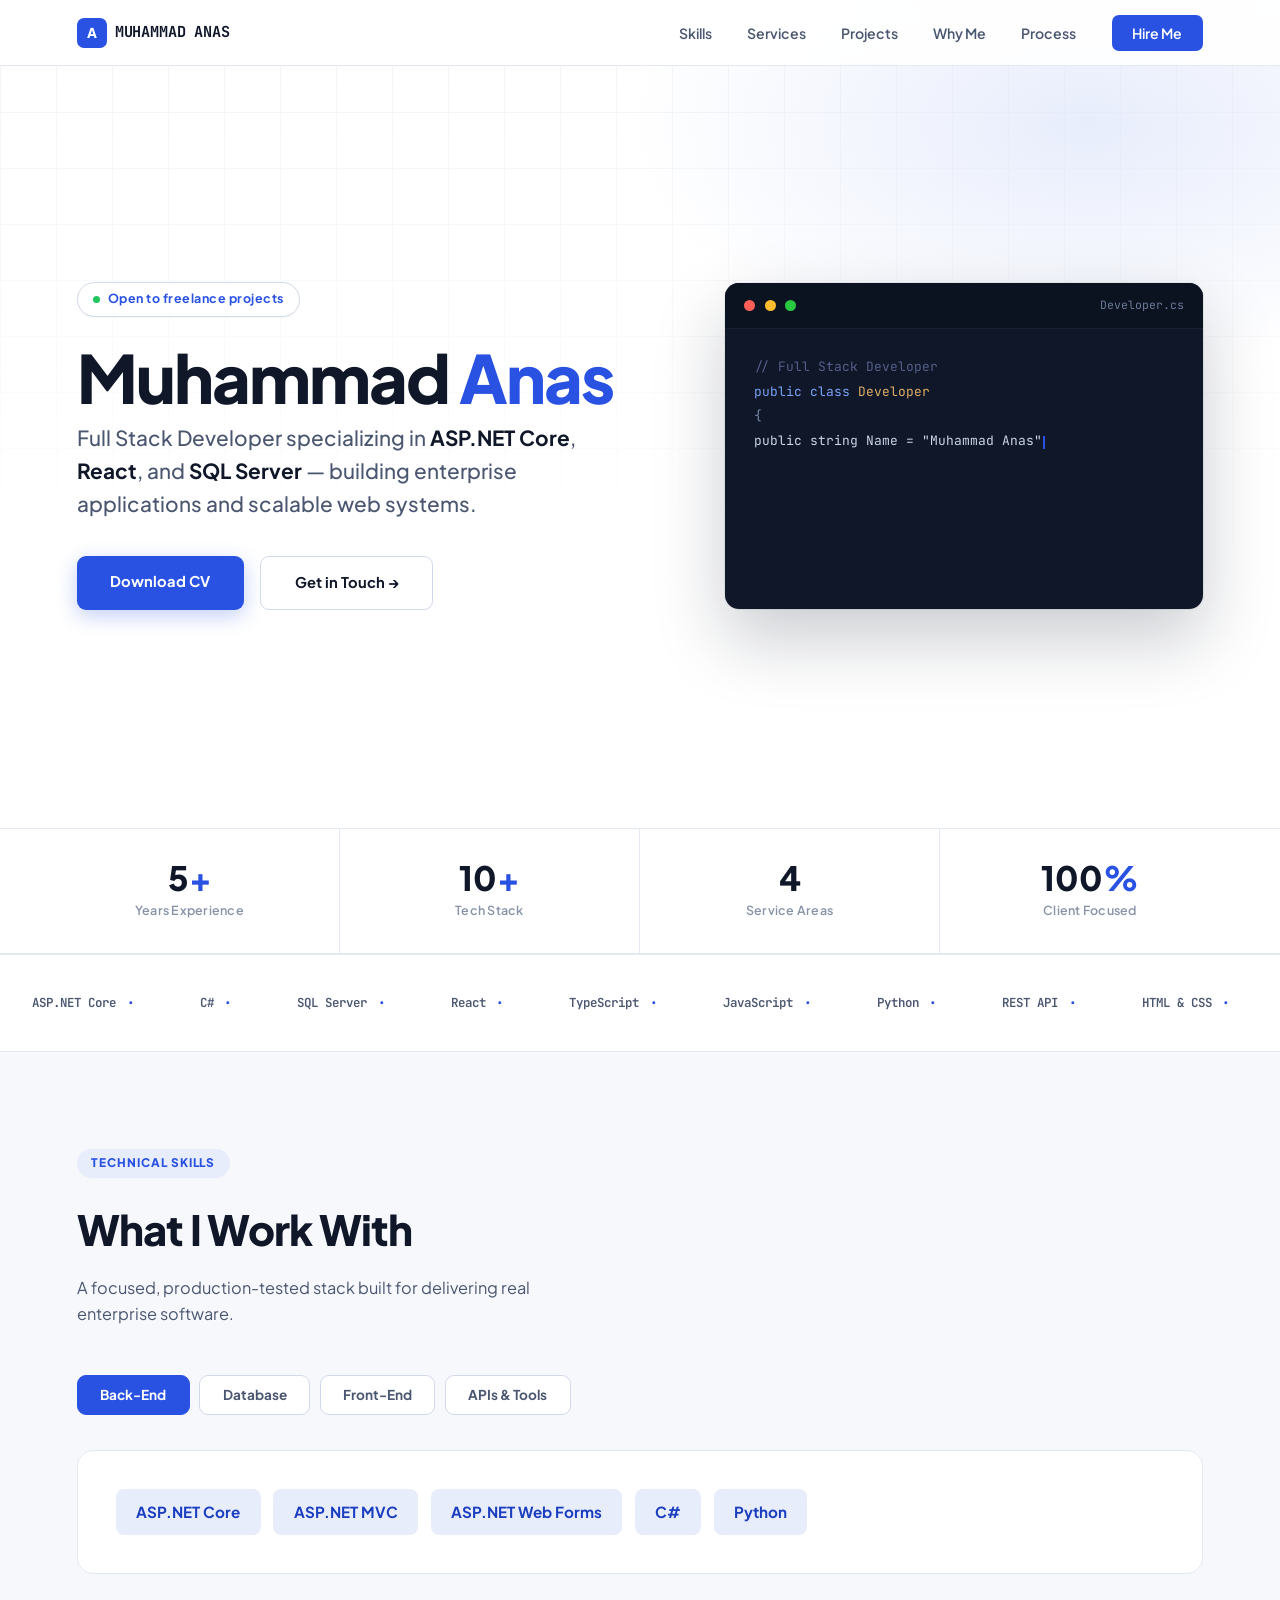
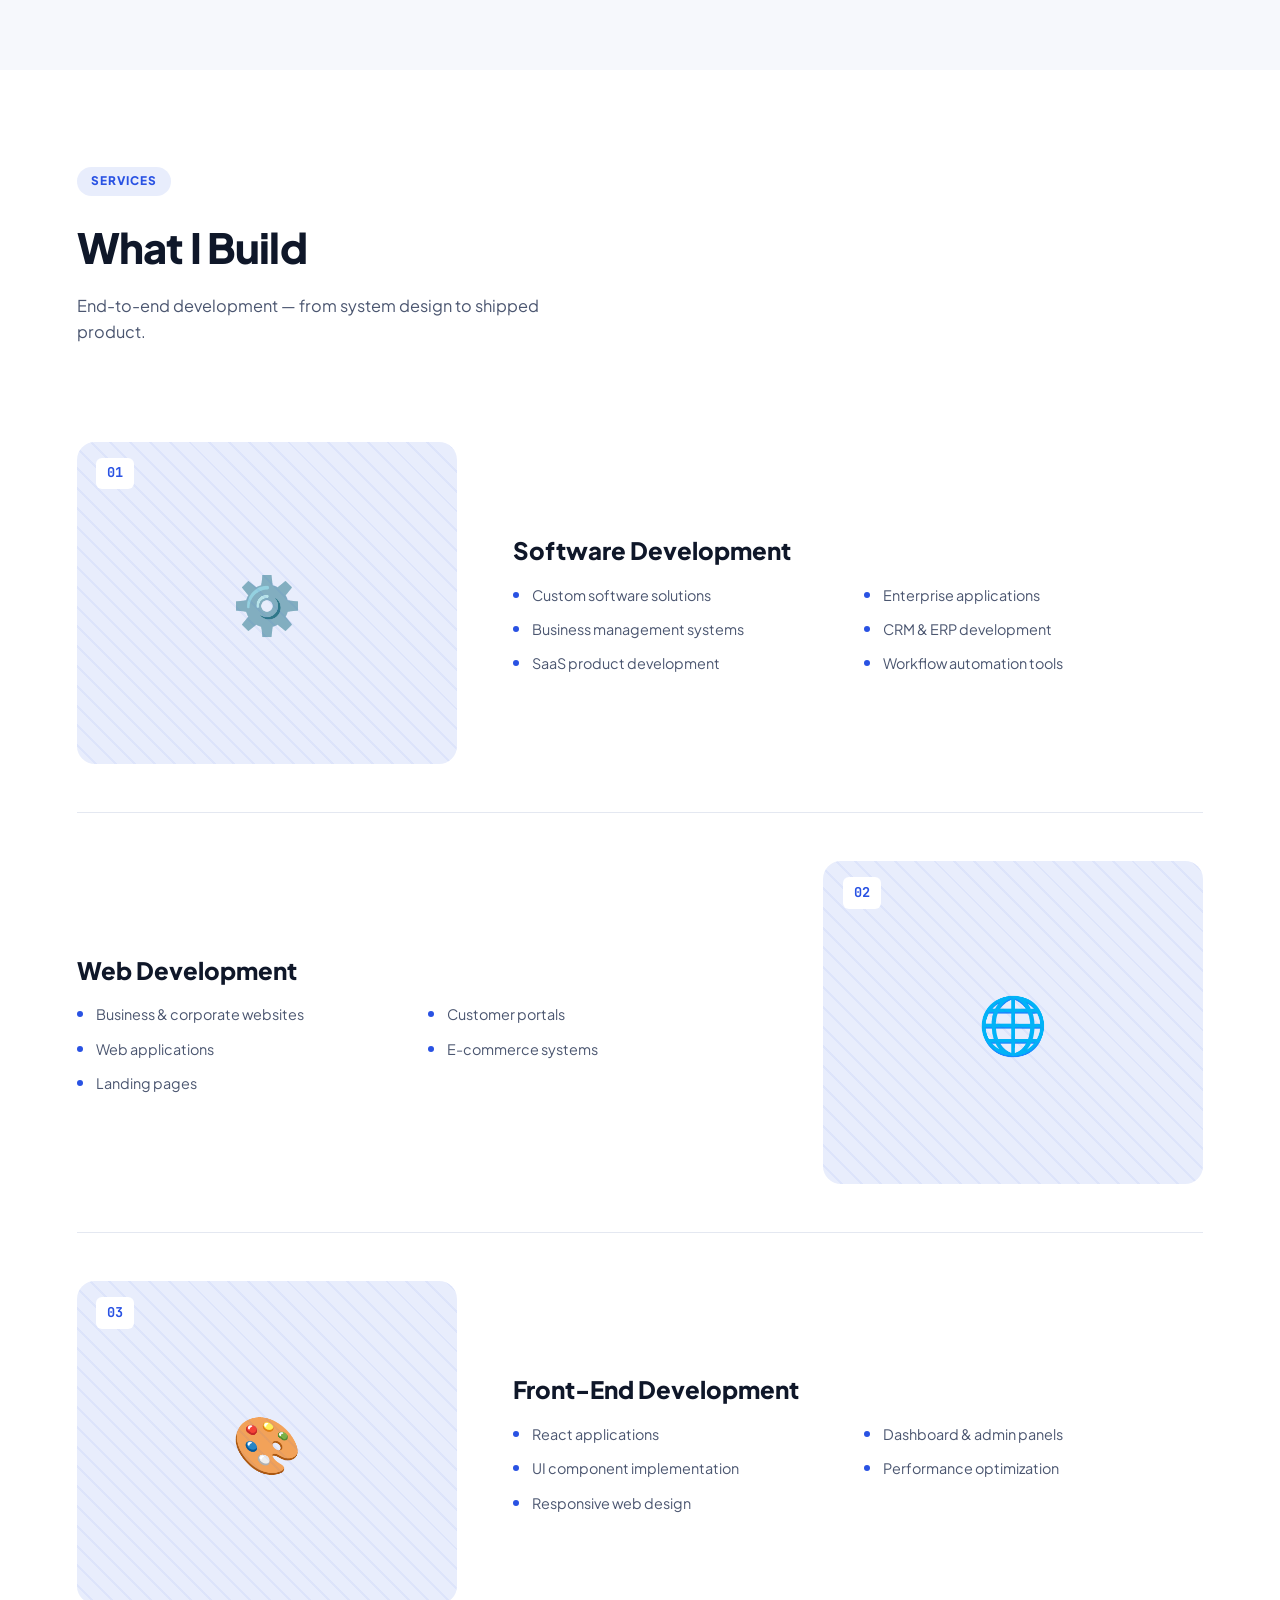
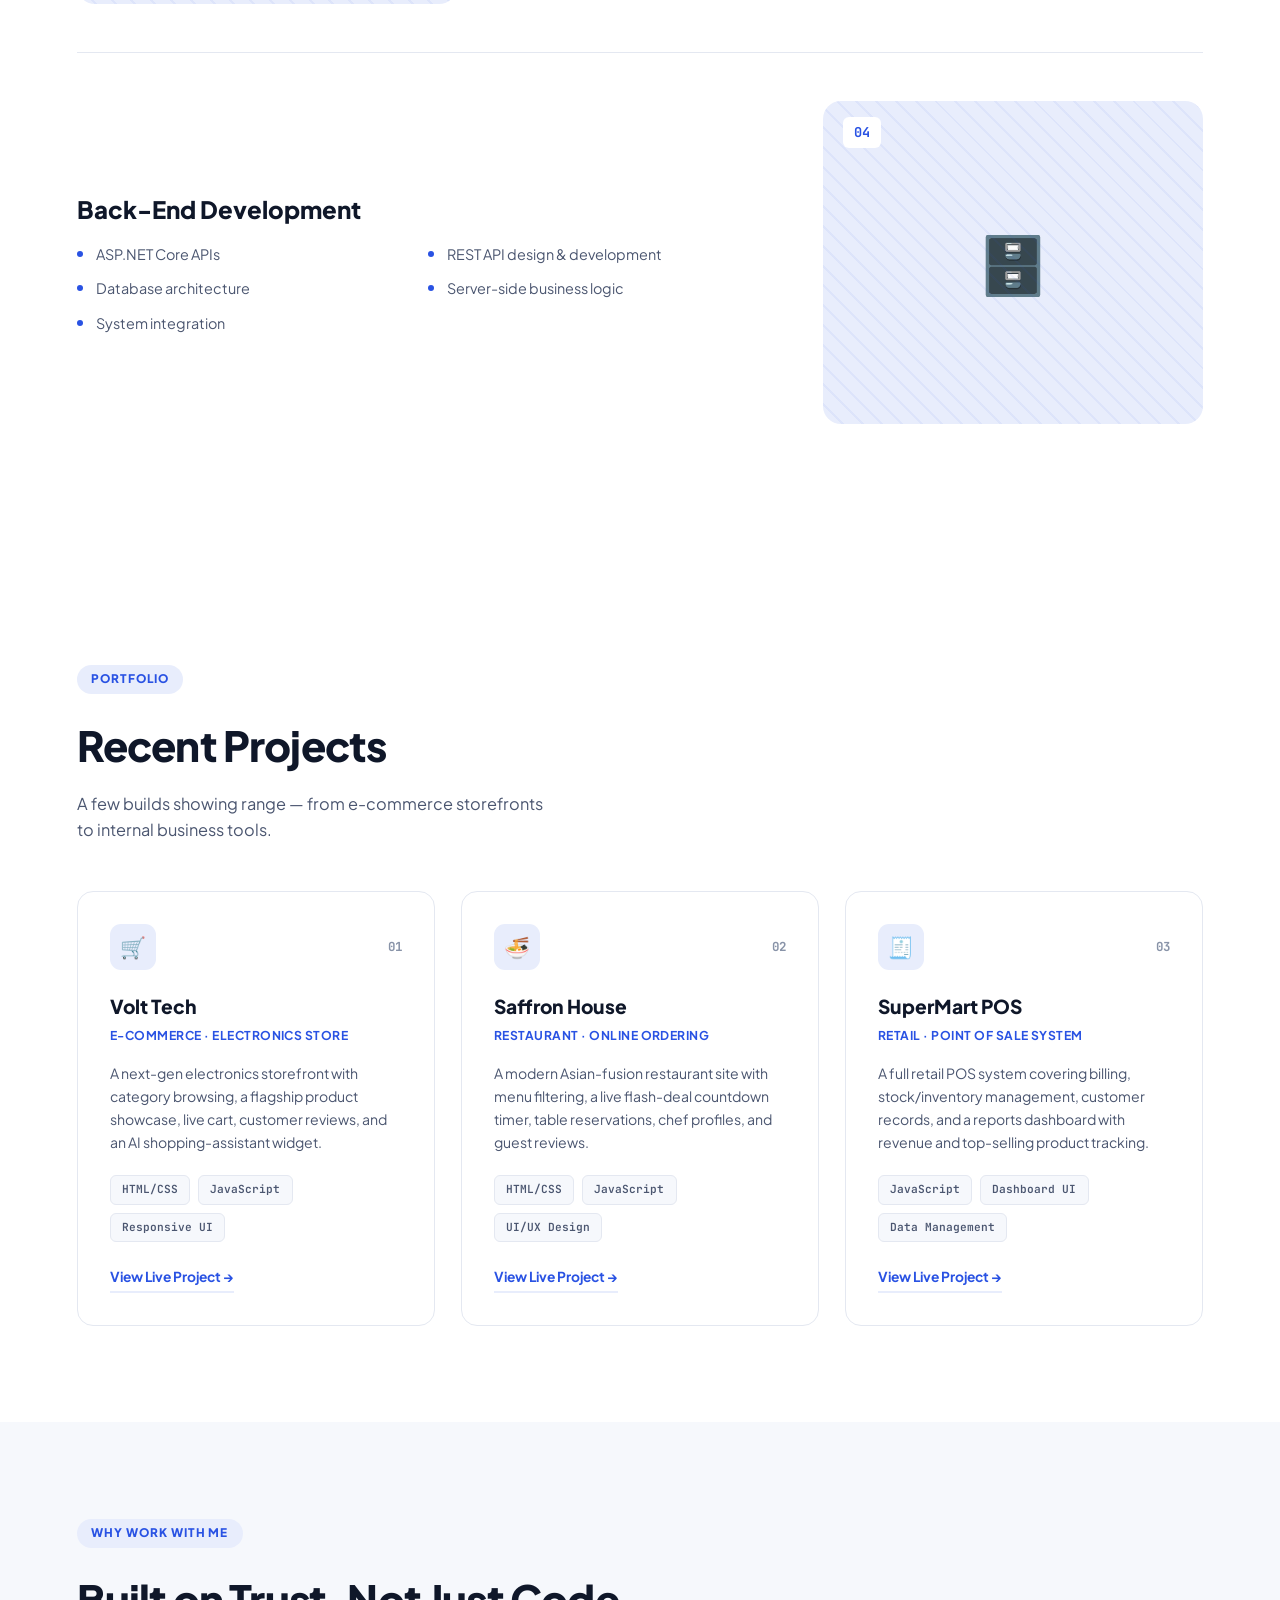
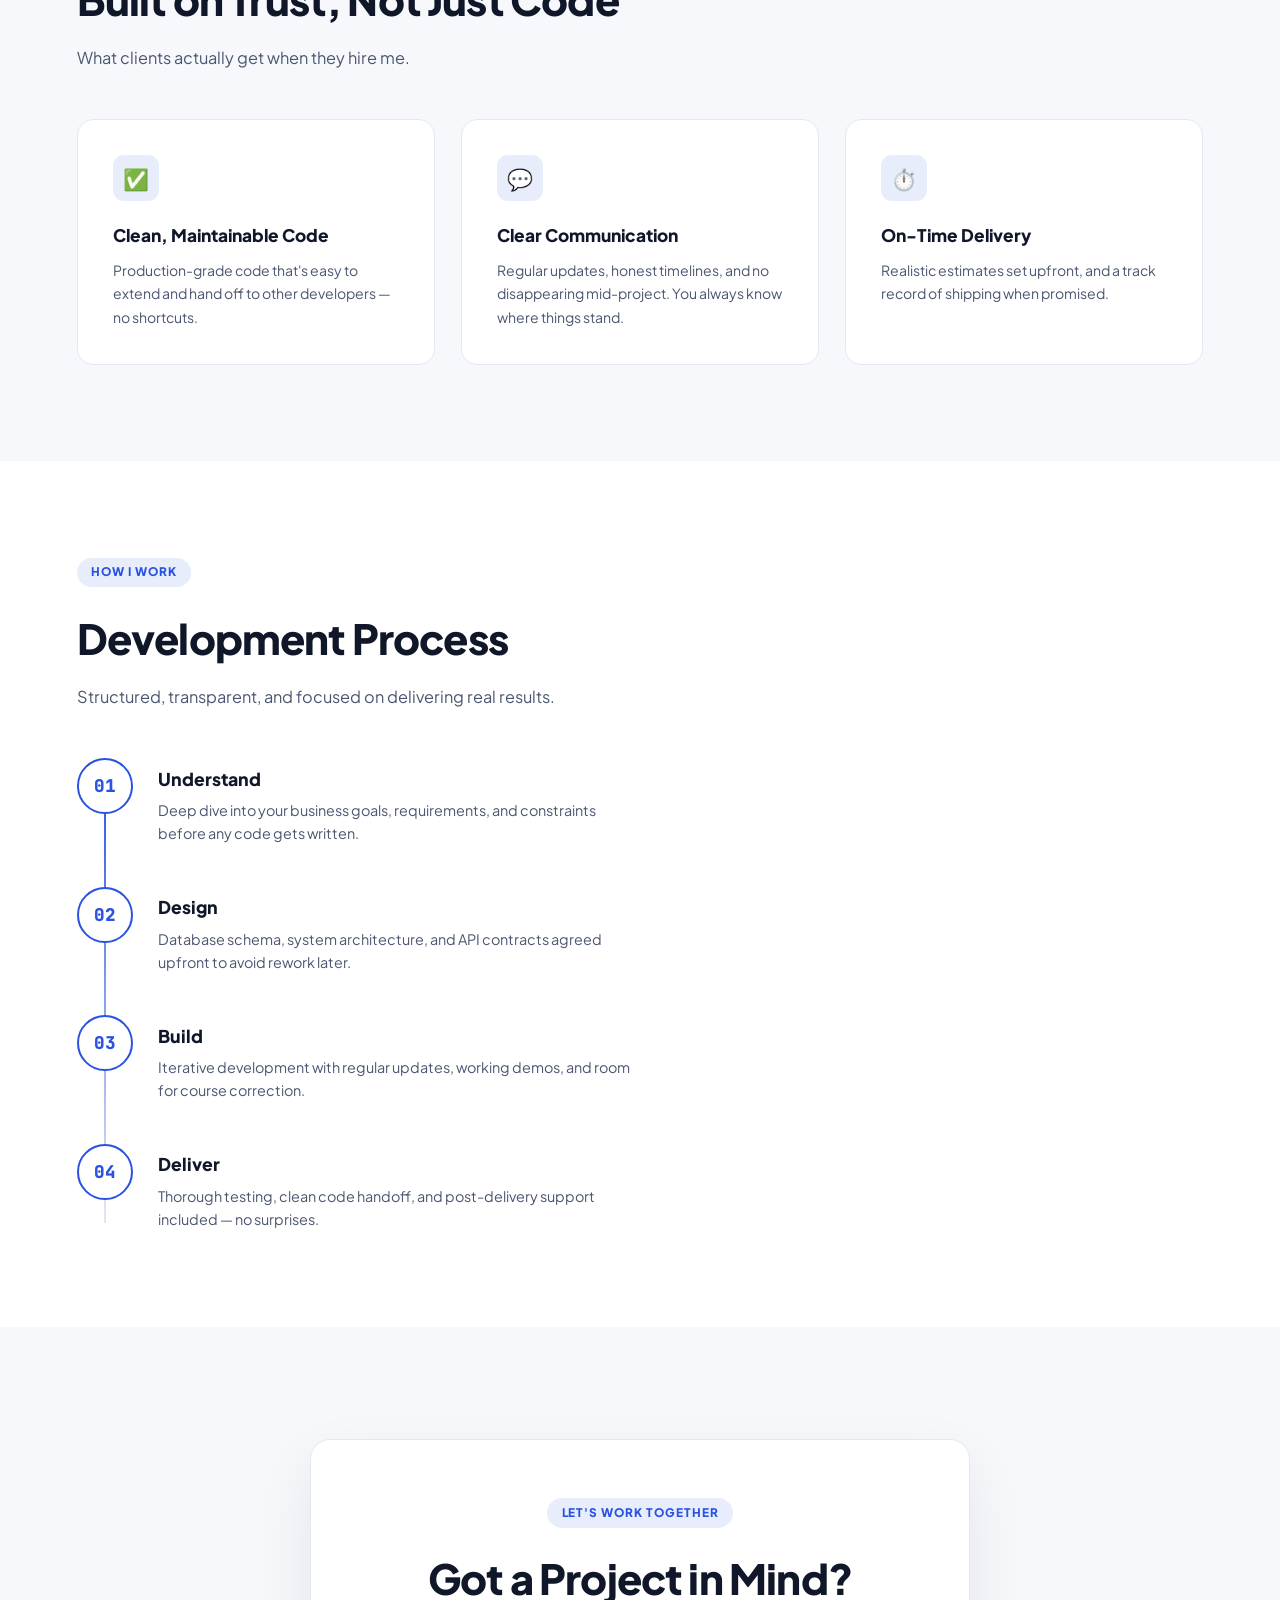
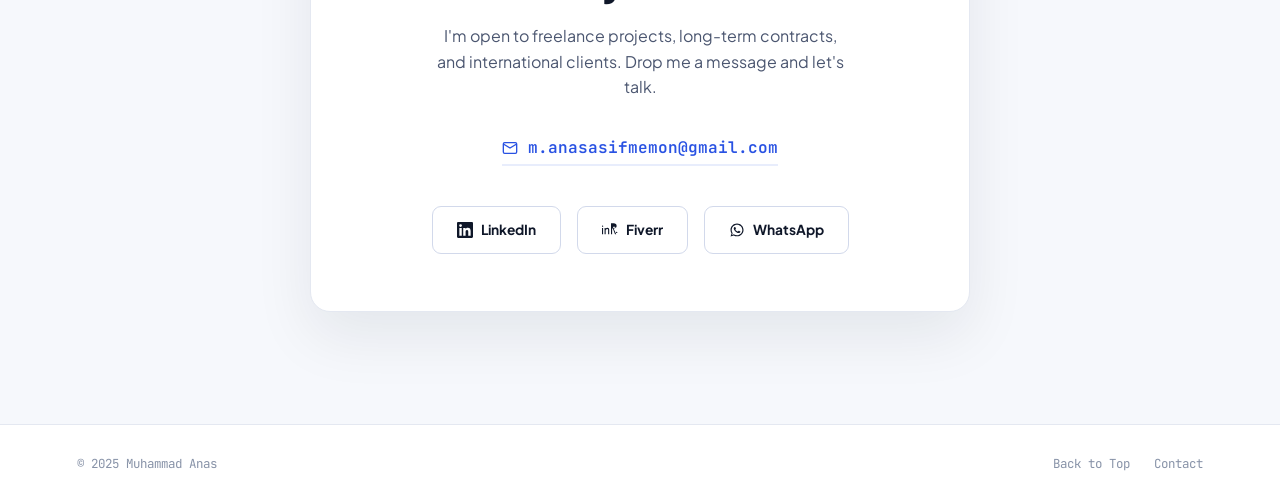
==== commit e52aad96: "Add files via upload" ====
--- a/index.html
+++ b/index.html
@@ -17,6 +17,7 @@
   <ul class="nav-links">
     <li><a href="#skills">Skills</a></li>
     <li><a href="#services">Services</a></li>
+    <li><a href="#projects">Projects</a></li>
     <li><a href="#why">Why Me</a></li>
     <li><a href="#process">Process</a></li>
     <li><a href="#contact" class="nav-hire">Hire Me</a></li>
@@ -161,6 +162,55 @@
           <li>System integration</li>
         </ul>
       </div>
+    </div>
+  </div>
+</section>
+
+<!-- ═══ PROJECTS ═══ -->
+<section id="projects">
+  <div class="container">
+    <div class="sec-chip">Portfolio</div>
+    <h2>Recent Projects</h2>
+    <p class="sec-sub">A few builds showing range — from e-commerce storefronts to internal business tools.</p>
+
+    <div class="proj-grid">
+
+      <div class="proj-card fi fi-d1">
+        <div class="proj-top">
+          <span class="proj-icon">🛒</span>
+          <span class="proj-num">01</span>
+        </div>
+        <div class="proj-title">Volt Tech</div>
+        <div class="proj-tag">E-Commerce · Electronics Store</div>
+        <p class="proj-desc">A next-gen electronics storefront with category browsing, a flagship product showcase, live cart, customer reviews, and an AI shopping-assistant widget.</p>
+        <div class="proj-stack"><span>HTML/CSS</span><span>JavaScript</span><span>Responsive UI</span></div>
+        <a href="https://volt-tech-website.vercel.app/" target="_blank" class="proj-link">View Live Project →</a>
+      </div>
+
+      <div class="proj-card fi fi-d2">
+        <div class="proj-top">
+          <span class="proj-icon">🍜</span>
+          <span class="proj-num">02</span>
+        </div>
+        <div class="proj-title">Saffron House</div>
+        <div class="proj-tag">Restaurant · Online Ordering</div>
+        <p class="proj-desc">A modern Asian-fusion restaurant site with menu filtering, a live flash-deal countdown timer, table reservations, chef profiles, and guest reviews.</p>
+        <div class="proj-stack"><span>HTML/CSS</span><span>JavaScript</span><span>UI/UX Design</span></div>
+        <a href="https://saffron-house-website.vercel.app/" target="_blank" class="proj-link">View Live Project →</a>
+      </div>
+
+      <div class="proj-card fi fi-d3">
+        <div class="proj-top">
+          <span class="proj-icon">🧾</span>
+          <span class="proj-num">03</span>
+        </div>
+        <div class="proj-title">SuperMart POS</div>
+        <div class="proj-tag">Retail · Point of Sale System</div>
+        <p class="proj-desc">A full retail POS system covering billing, stock/inventory management, customer records, and a reports dashboard with revenue and top-selling product tracking.</p>
+        <div class="proj-stack"><span>JavaScript</span><span>Dashboard UI</span><span>Data Management</span></div>
+        <a href="https://supermart-pos.netlify.app/" target="_blank" class="proj-link">View Live Project →</a>
+      </div>
+
     </div>
   </div>
 </section>
--- a/style.css
+++ b/style.css
@@ -148,6 +148,39 @@
 .svc-items li{font-size:.9rem;color:var(--ink-soft);padding-left:1.2rem;position:relative;}
 .svc-items li::before{content:'';position:absolute;left:0;top:.5rem;width:6px;height:6px;border-radius:50%;background:var(--blue);}
 
+/* ═══ PROJECTS ═══════════════════════════════════════════ */
+.proj-grid{display:grid;grid-template-columns:repeat(3,1fr);gap:1.6rem;}
+.proj-card{
+  background:#fff;border:1px solid var(--border);border-radius:16px;
+  padding:2rem;display:flex;flex-direction:column;
+  transition:transform .25s,box-shadow .25s,border-color .25s;
+}
+.proj-card:hover{transform:translateY(-4px);border-color:var(--blue);box-shadow:0 16px 36px rgba(41,82,227,.1);}
+.proj-top{display:flex;align-items:center;justify-content:space-between;margin-bottom:1.3rem;}
+.proj-icon{
+  width:46px;height:46px;border-radius:11px;background:var(--blue-lt);
+  display:flex;align-items:center;justify-content:center;font-size:1.3rem;
+}
+.proj-num{font-family:var(--mono);font-size:.78rem;font-weight:700;color:var(--muted);}
+.proj-title{font-size:1.2rem;font-weight:800;color:var(--ink);margin-bottom:.3rem;}
+.proj-tag{font-size:.76rem;font-weight:700;color:var(--blue);text-transform:uppercase;letter-spacing:.04em;margin-bottom:1rem;}
+.proj-desc{font-size:.88rem;color:var(--ink-soft);line-height:1.65;margin-bottom:1.3rem;flex-grow:1;}
+.proj-stack{display:flex;flex-wrap:wrap;gap:.5rem;margin-bottom:1.5rem;}
+.proj-stack span{
+  font-family:var(--mono);font-size:.7rem;font-weight:600;color:var(--ink-soft);
+  background:var(--bg-soft);border:1px solid var(--border);padding:.3rem .7rem;border-radius:6px;
+}
+.proj-link{
+  font-size:.86rem;font-weight:700;color:var(--blue);text-decoration:none;
+  border-bottom:2px solid var(--blue-lt);padding-bottom:.15rem;width:fit-content;
+  transition:border-color .2s;
+}
+.proj-link:hover{border-color:var(--blue);}
+
+@media(max-width:900px){
+  .proj-grid{grid-template-columns:1fr;}
+}
+
 /* ═══ WHY WORK WITH ME ══════════════════════════════════ */
 #why{background:var(--bg-soft);}
 .why-grid{display:grid;grid-template-columns:repeat(3,1fr);gap:1.6rem;}
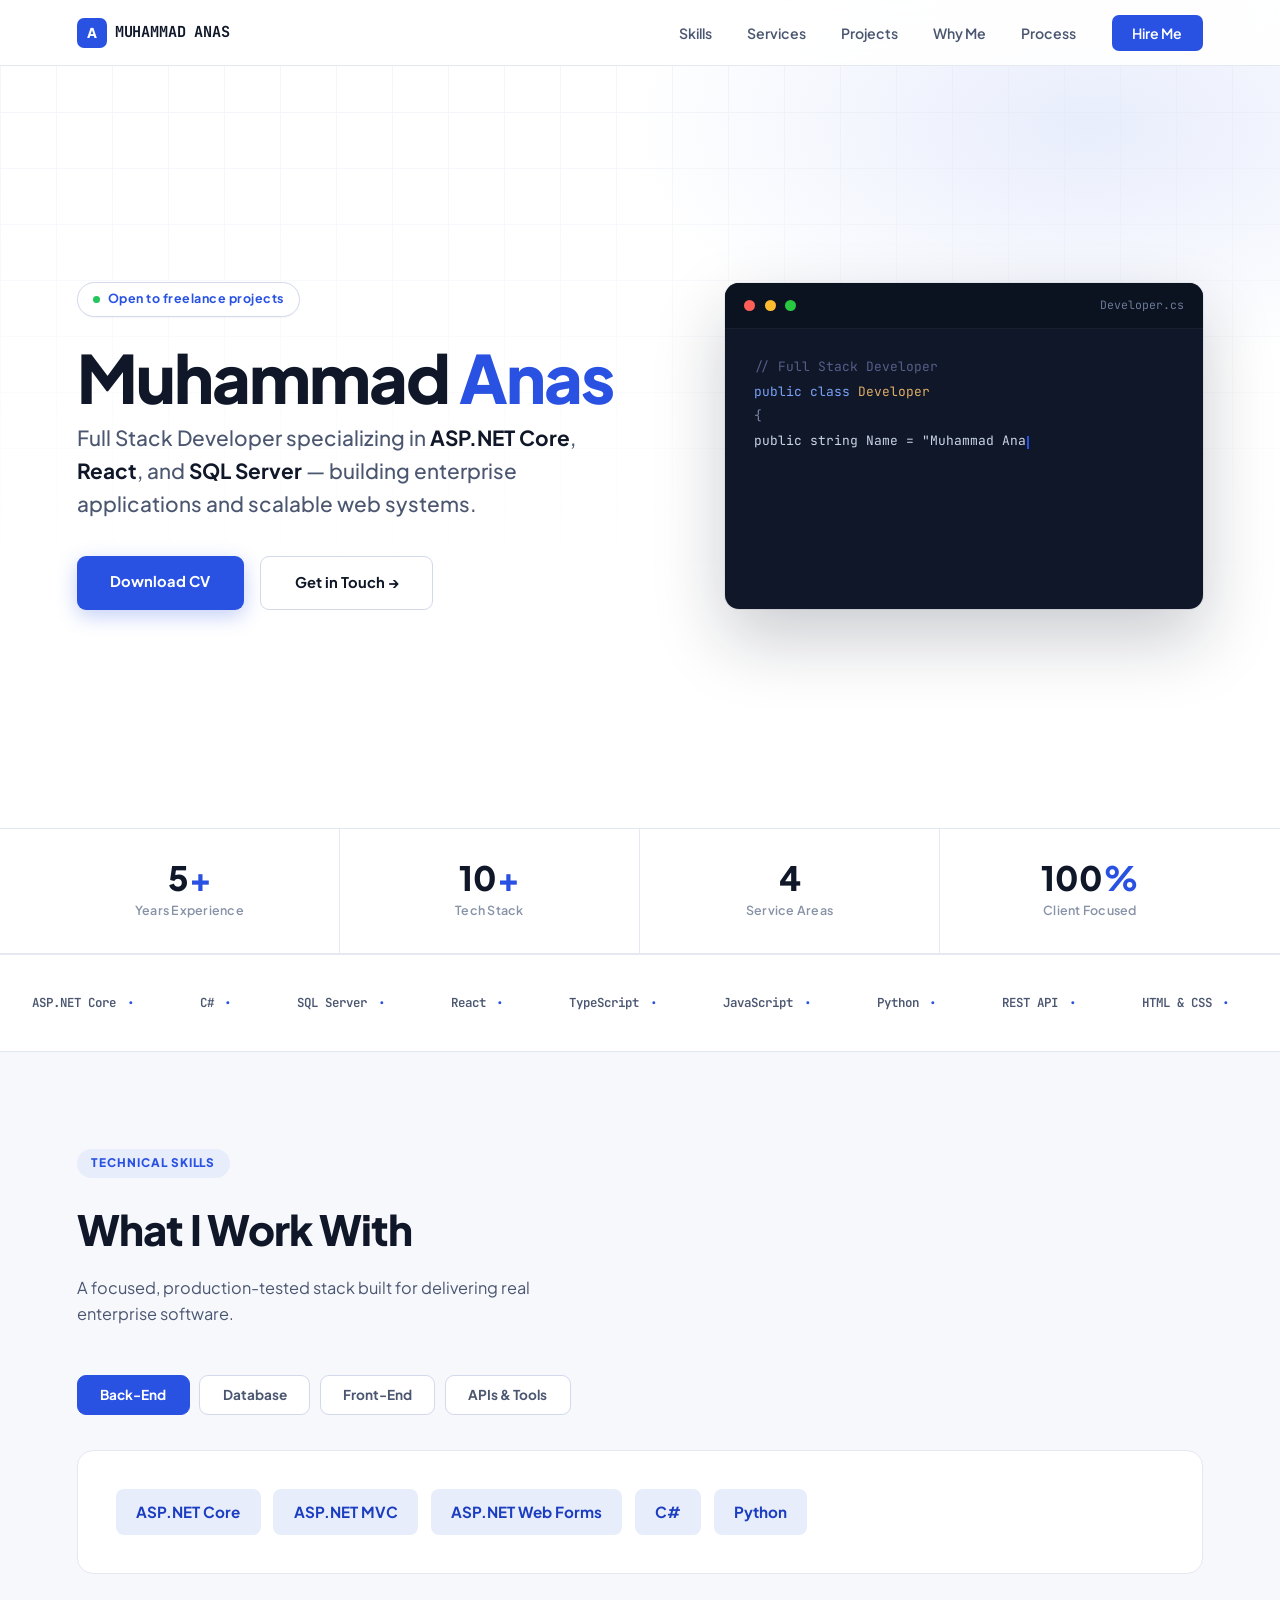
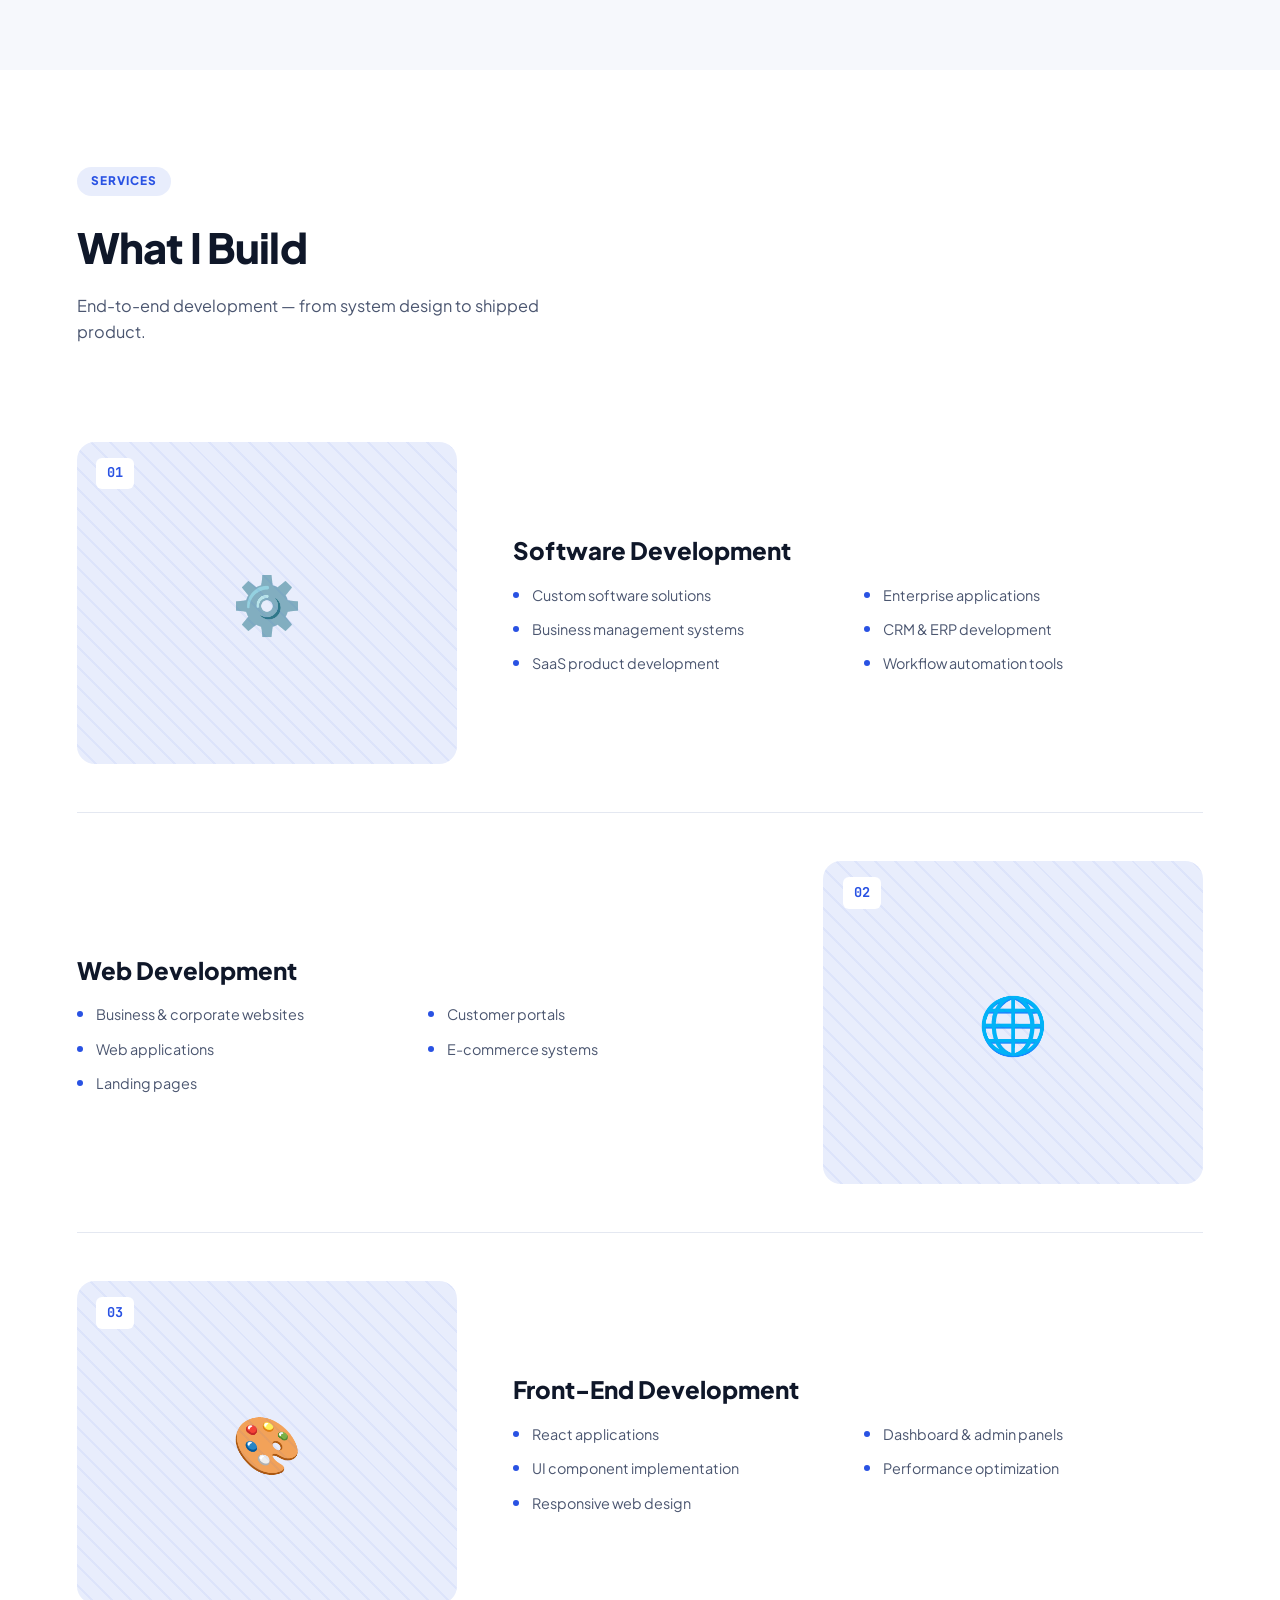
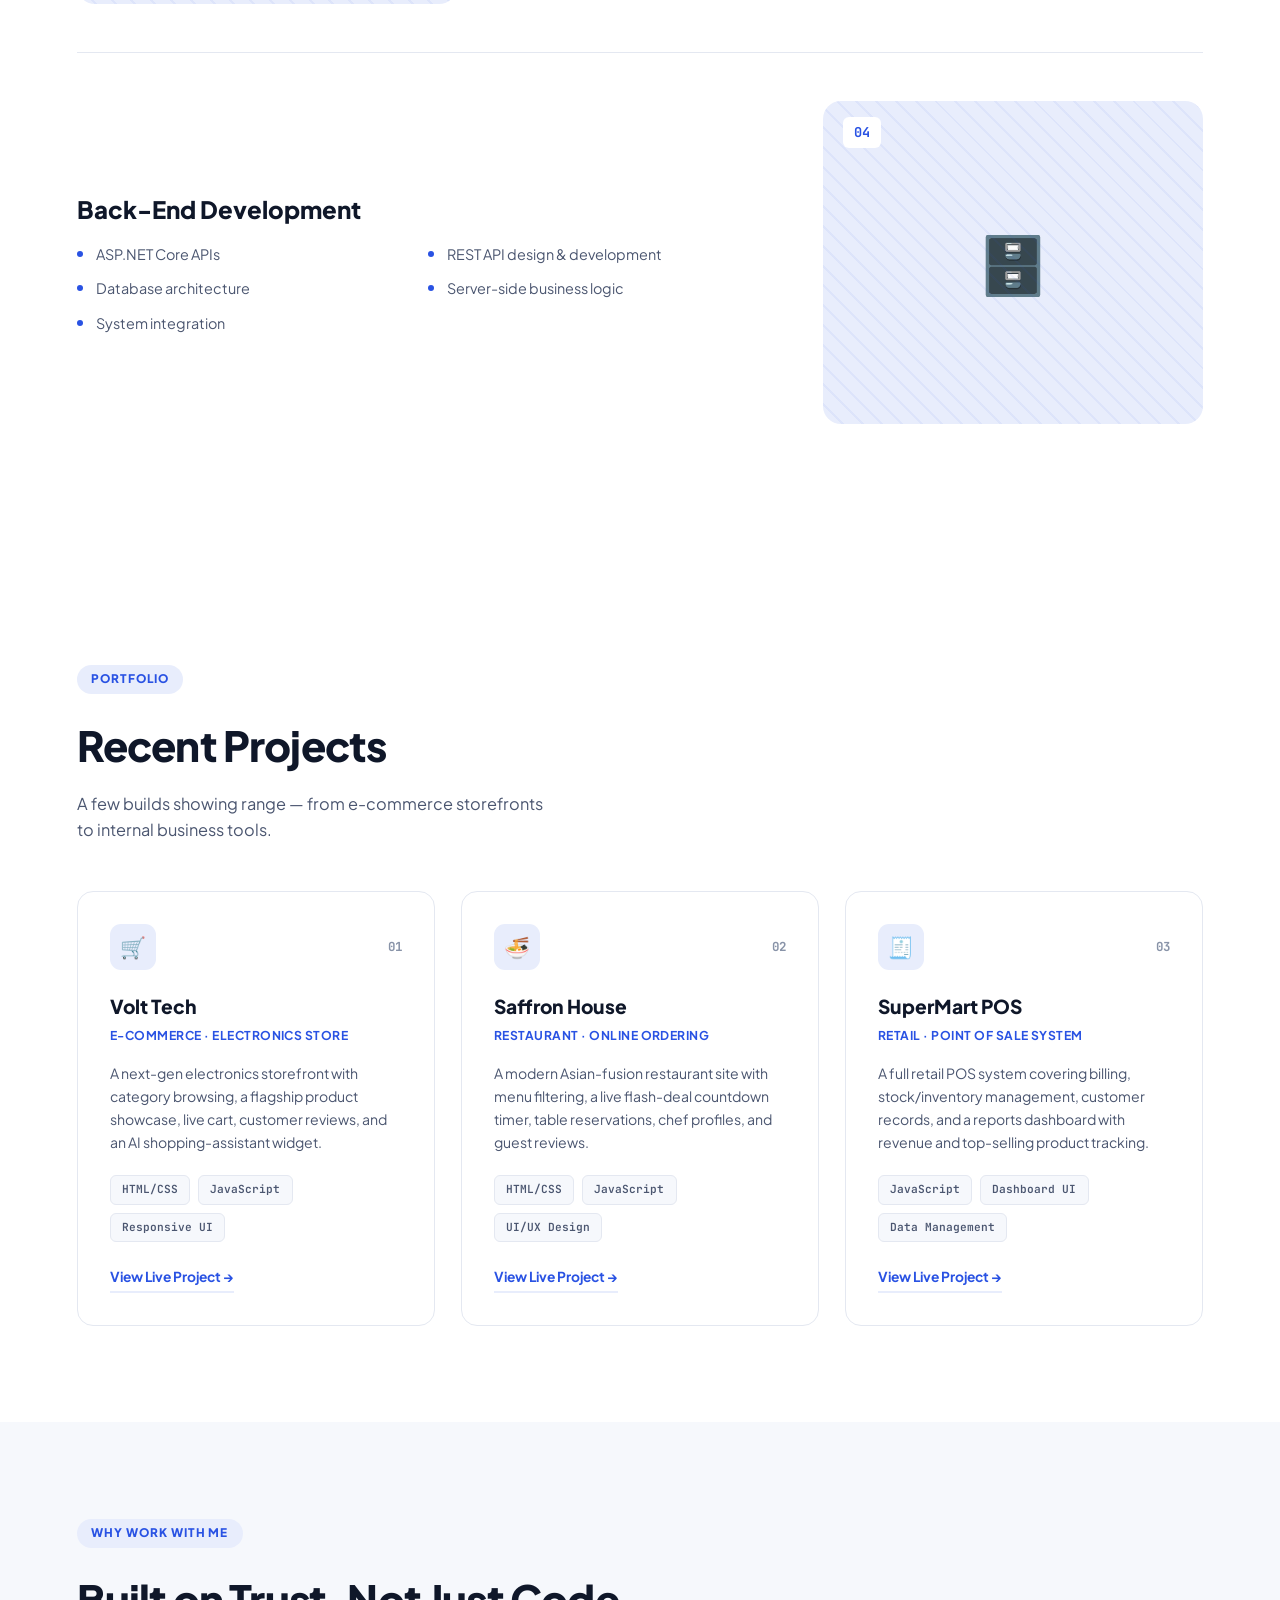
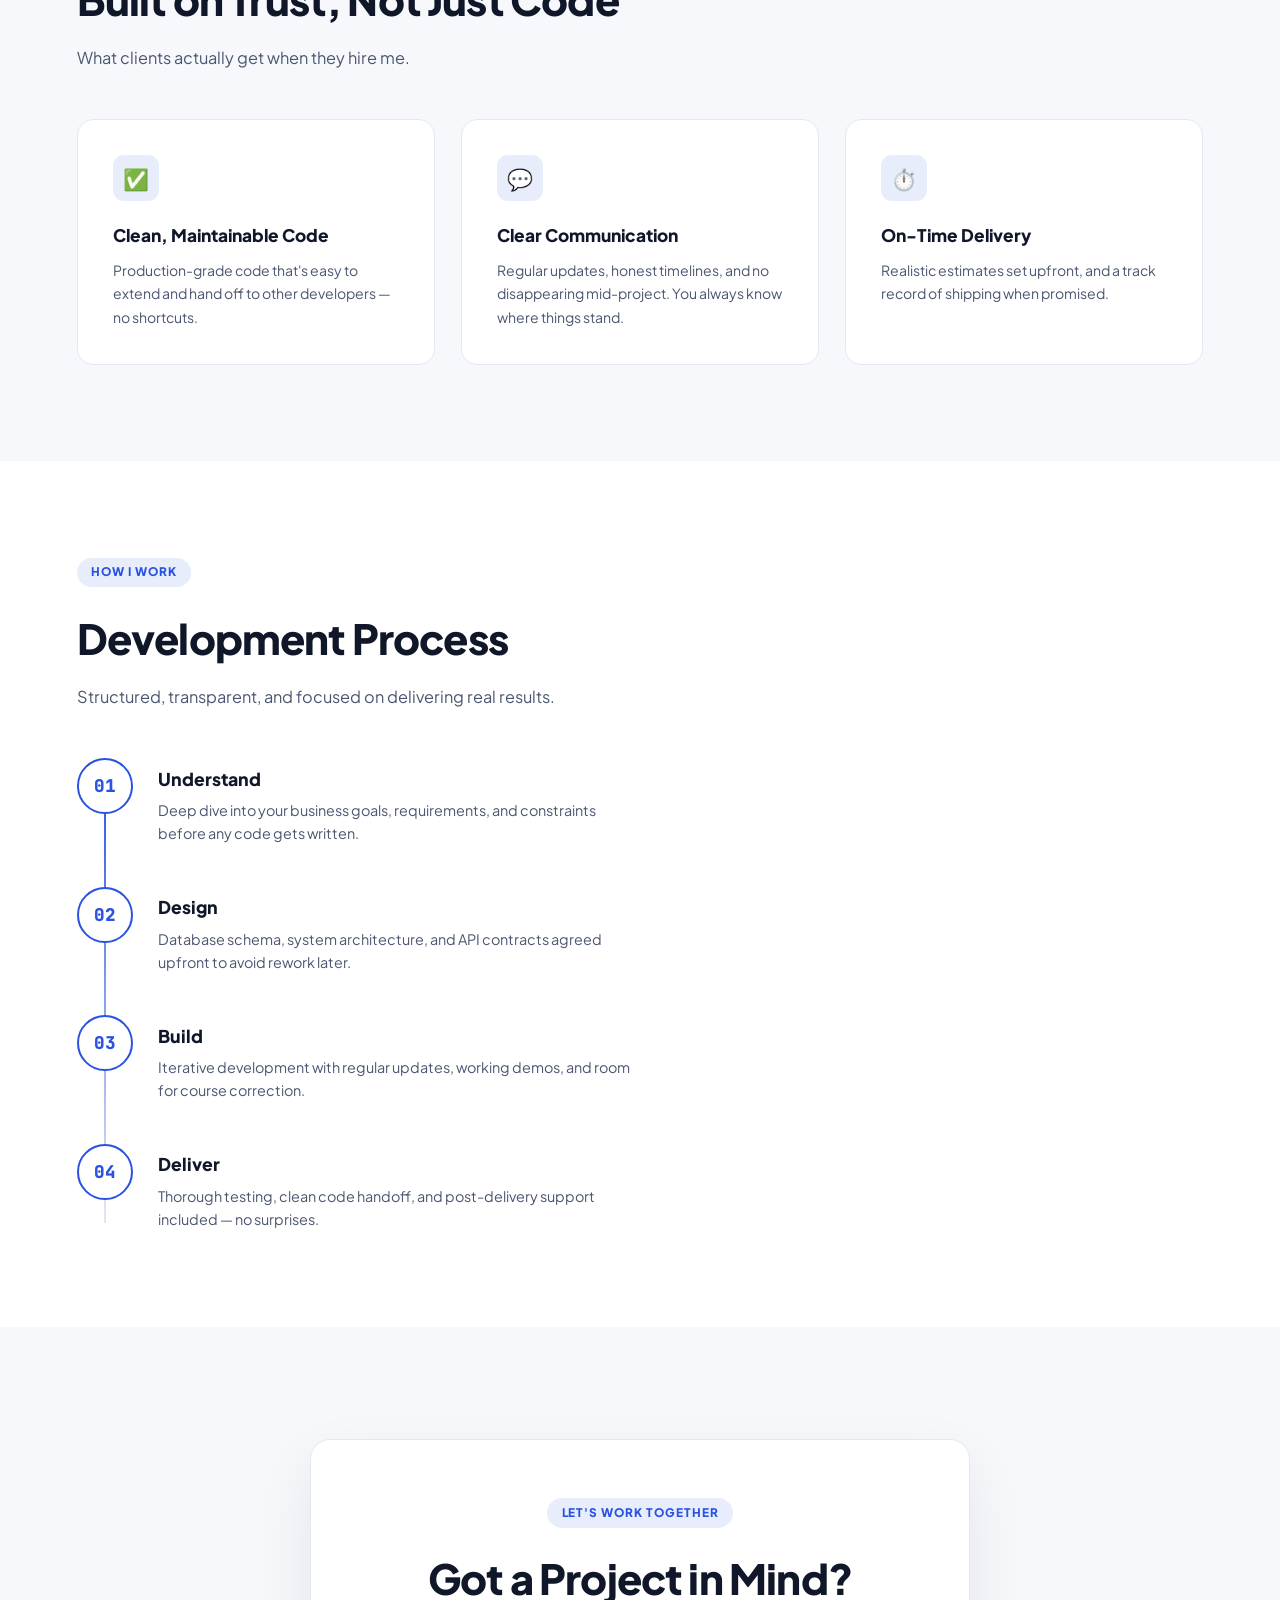
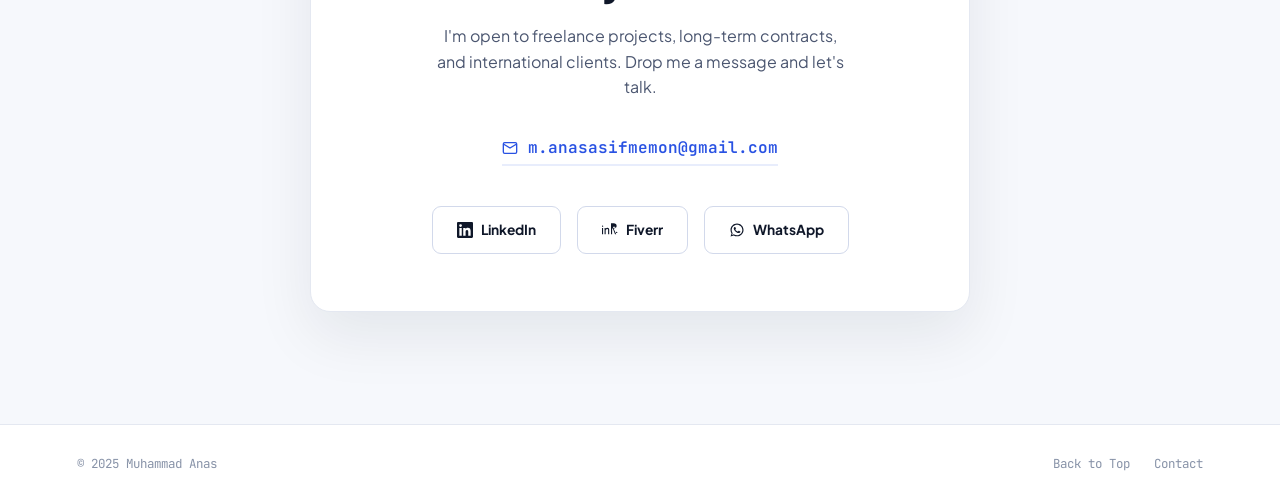
==== commit fe554235: "Update WhatsApp contact link in index.html" ====
--- a/index.html
+++ b/index.html
@@ -302,7 +302,7 @@
           <svg viewBox="0 0 24 24" fill="currentColor"><path d="M23.004 15.588a.995.995 0 10-1.99 0 .995.995 0 001.99 0zm-2.36-8.672c0 1.33-1.044 2.21-2.832 2.21h-1.02V7.026h.99c1.83 0 2.862.803 2.862 1.89zM23.004 15.588zm-5.567-5.786c2.754 0 4.536-1.515 4.536-3.758C21.973 3.65 20.262 2 17.49 2H13.5v16.498h1.665V9.896h1.02l3.32 8.603H21.3l-3.863-8.697zM8.18 8.764c-1.18 0-2.05.41-2.672 1.23V9.008H3.84v9.49h1.665v-5.194c0-1.82.773-2.88 2.215-2.88.87 0 1.428.425 1.428 1.473v6.6h1.664v-6.866c0-1.726-1.012-2.866-2.632-2.866zM0 9.008V18.5h1.664V9.008H0zm.832-3.744a1.02 1.02 0 100 2.04 1.02 1.02 0 000-2.04z"/></svg>
           Fiverr
         </a>
-       <a href="https://wa.me/923146699887" target="_blank" class="social-btn">
+       <a href="https://wa.me/923373761319" target="_blank" class="social-btn">
     <svg viewBox="0 0 32 32" fill="currentColor" width="24" height="24">
         <path d="M16.04 3C8.84 3 3 8.74 3 15.82c0 2.48.73 4.89 2.12 6.96L3 29l6.41-2.08a13.2 13.2 0 0 0 6.63 1.79c7.2 0 13.04-5.74 13.04-12.82S23.24 3 16.04 3zm0 23.54c-2.04 0-4.04-.55-5.78-1.6l-.41-.24-3.8 1.23 1.24-3.68-.27-.43a10.44 10.44 0 0 1-1.61-5.6c0-5.8 4.78-10.52 10.63-10.52s10.63 4.72 10.63 10.52-4.78 10.52-10.63 10.52zm5.83-7.87c-.32-.16-1.9-.93-2.2-1.03-.29-.11-.51-.16-.73.16-.21.32-.83 1.03-1.01 1.24-.19.21-.37.24-.69.08-.32-.16-1.35-.49-2.58-1.56-.95-.83-1.59-1.85-1.78-2.17-.19-.32-.02-.49.14-.65.14-.14.32-.37.48-.56.16-.19.21-.32.32-.53.11-.21.05-.4-.03-.56-.08-.16-.73-1.75-1-2.39-.26-.62-.52-.54-.73-.55h-.62c-.21 0-.56.08-.85.4-.29.32-1.11 1.08-1.11 2.64s1.14 3.06 1.3 3.27c.16.21 2.24 3.55 5.53 4.84.78.31 1.39.49 1.87.63.79.21 1.51.18 2.08.11.63-.08 1.9-.78 2.17-1.53.27-.75.27-1.4.19-1.53-.08-.13-.29-.21-.61-.37z"/>
     </svg>
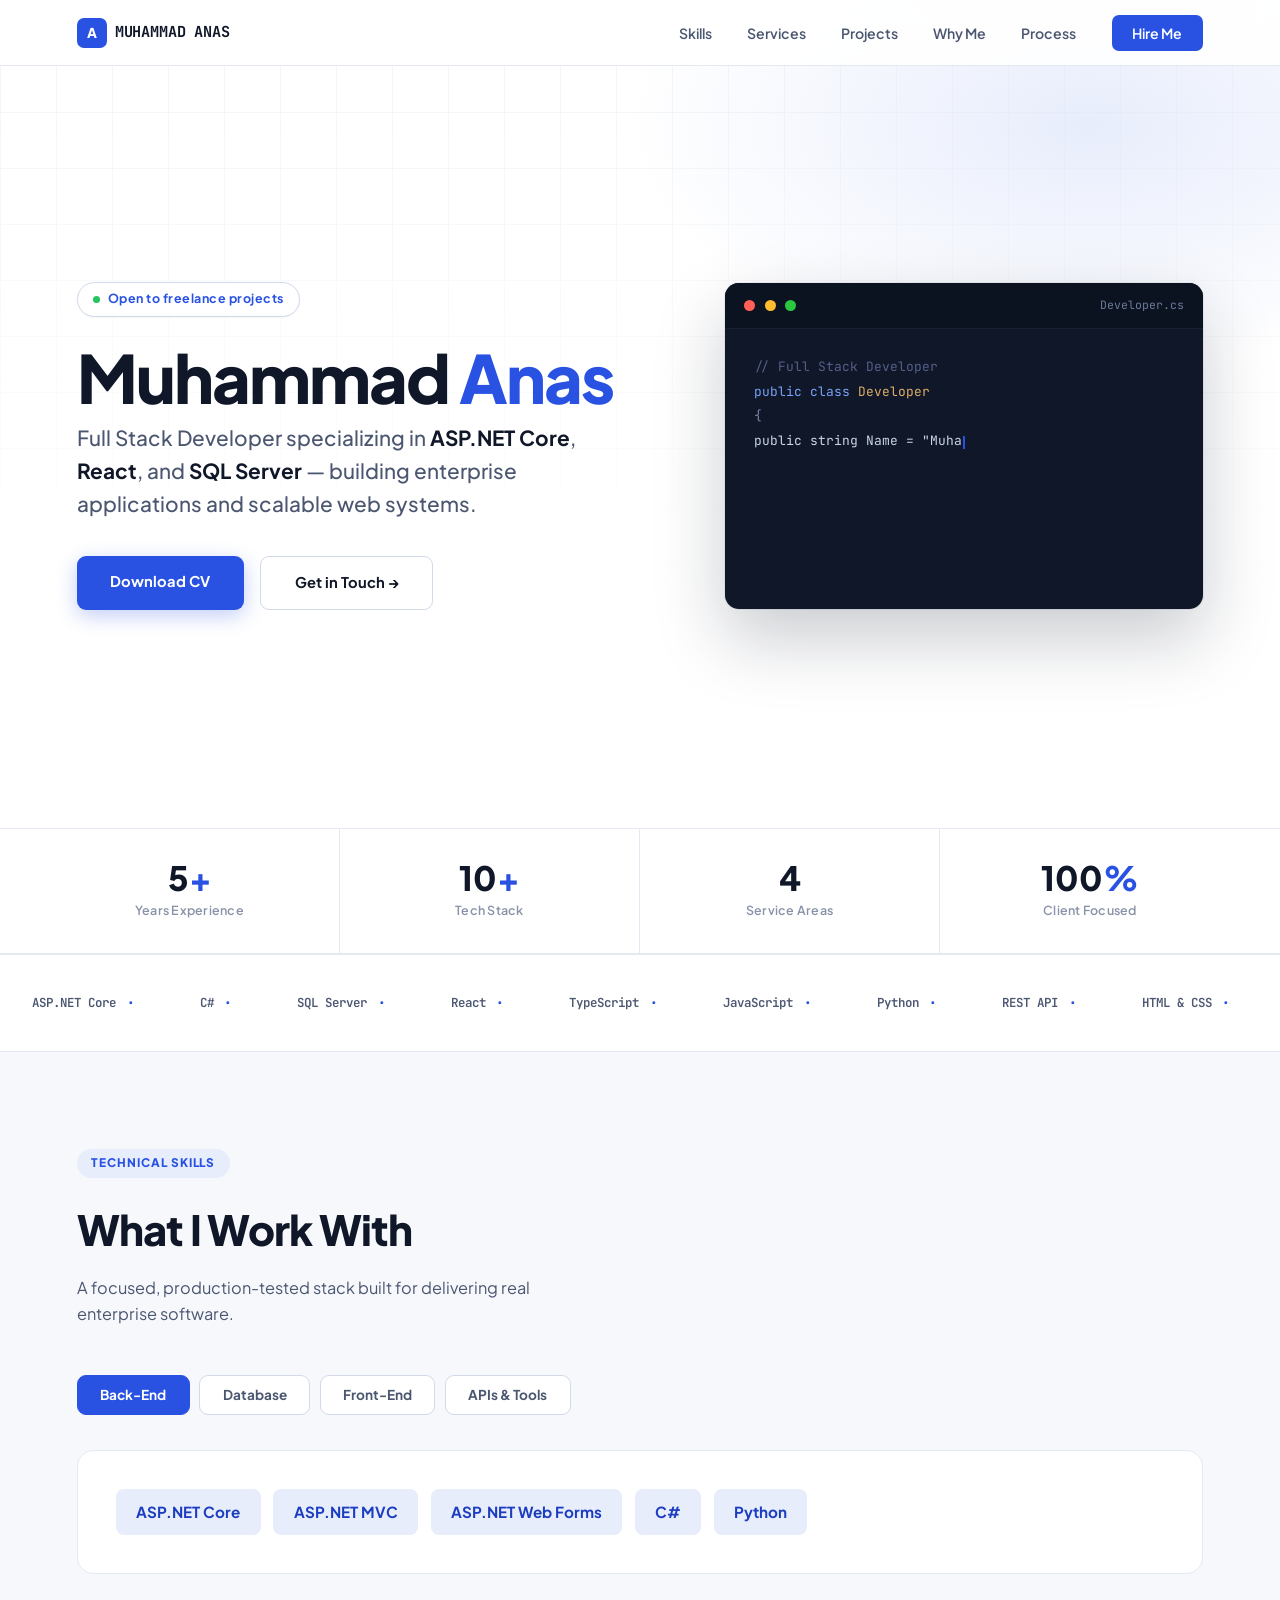
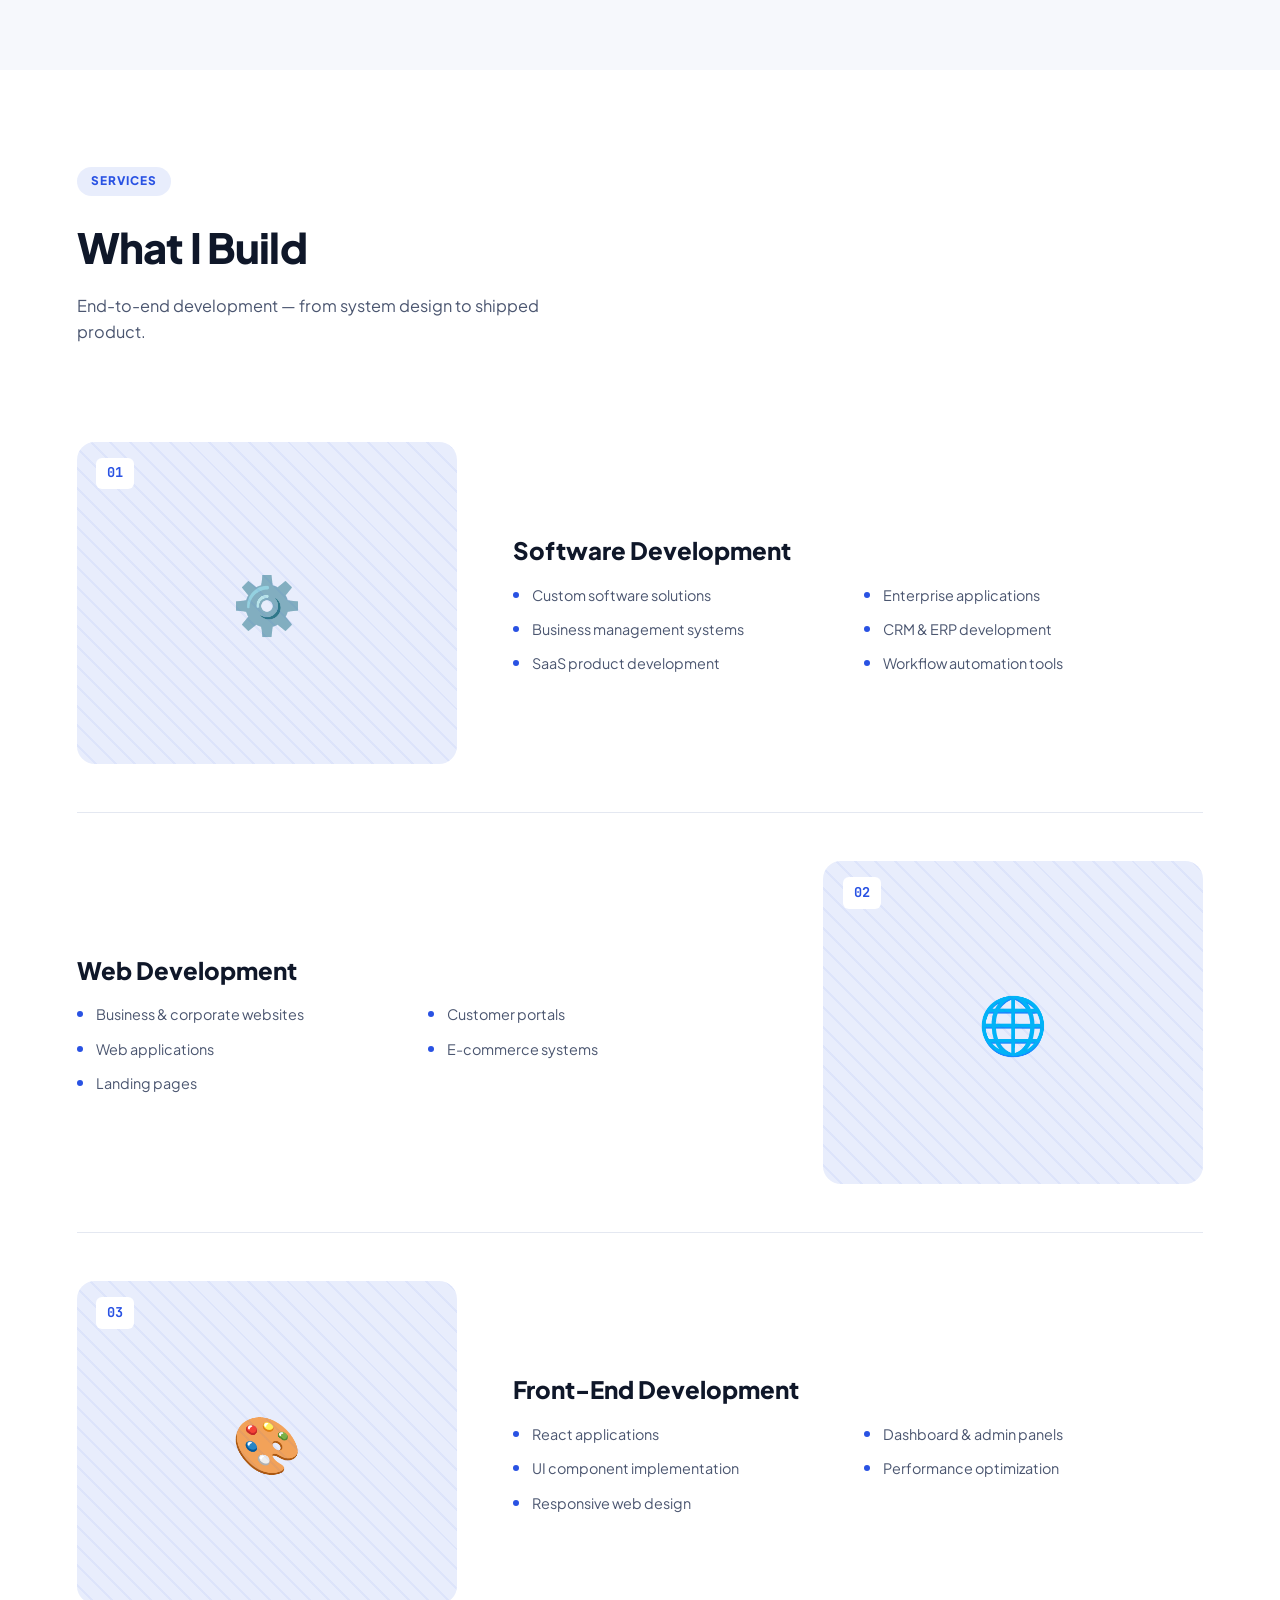
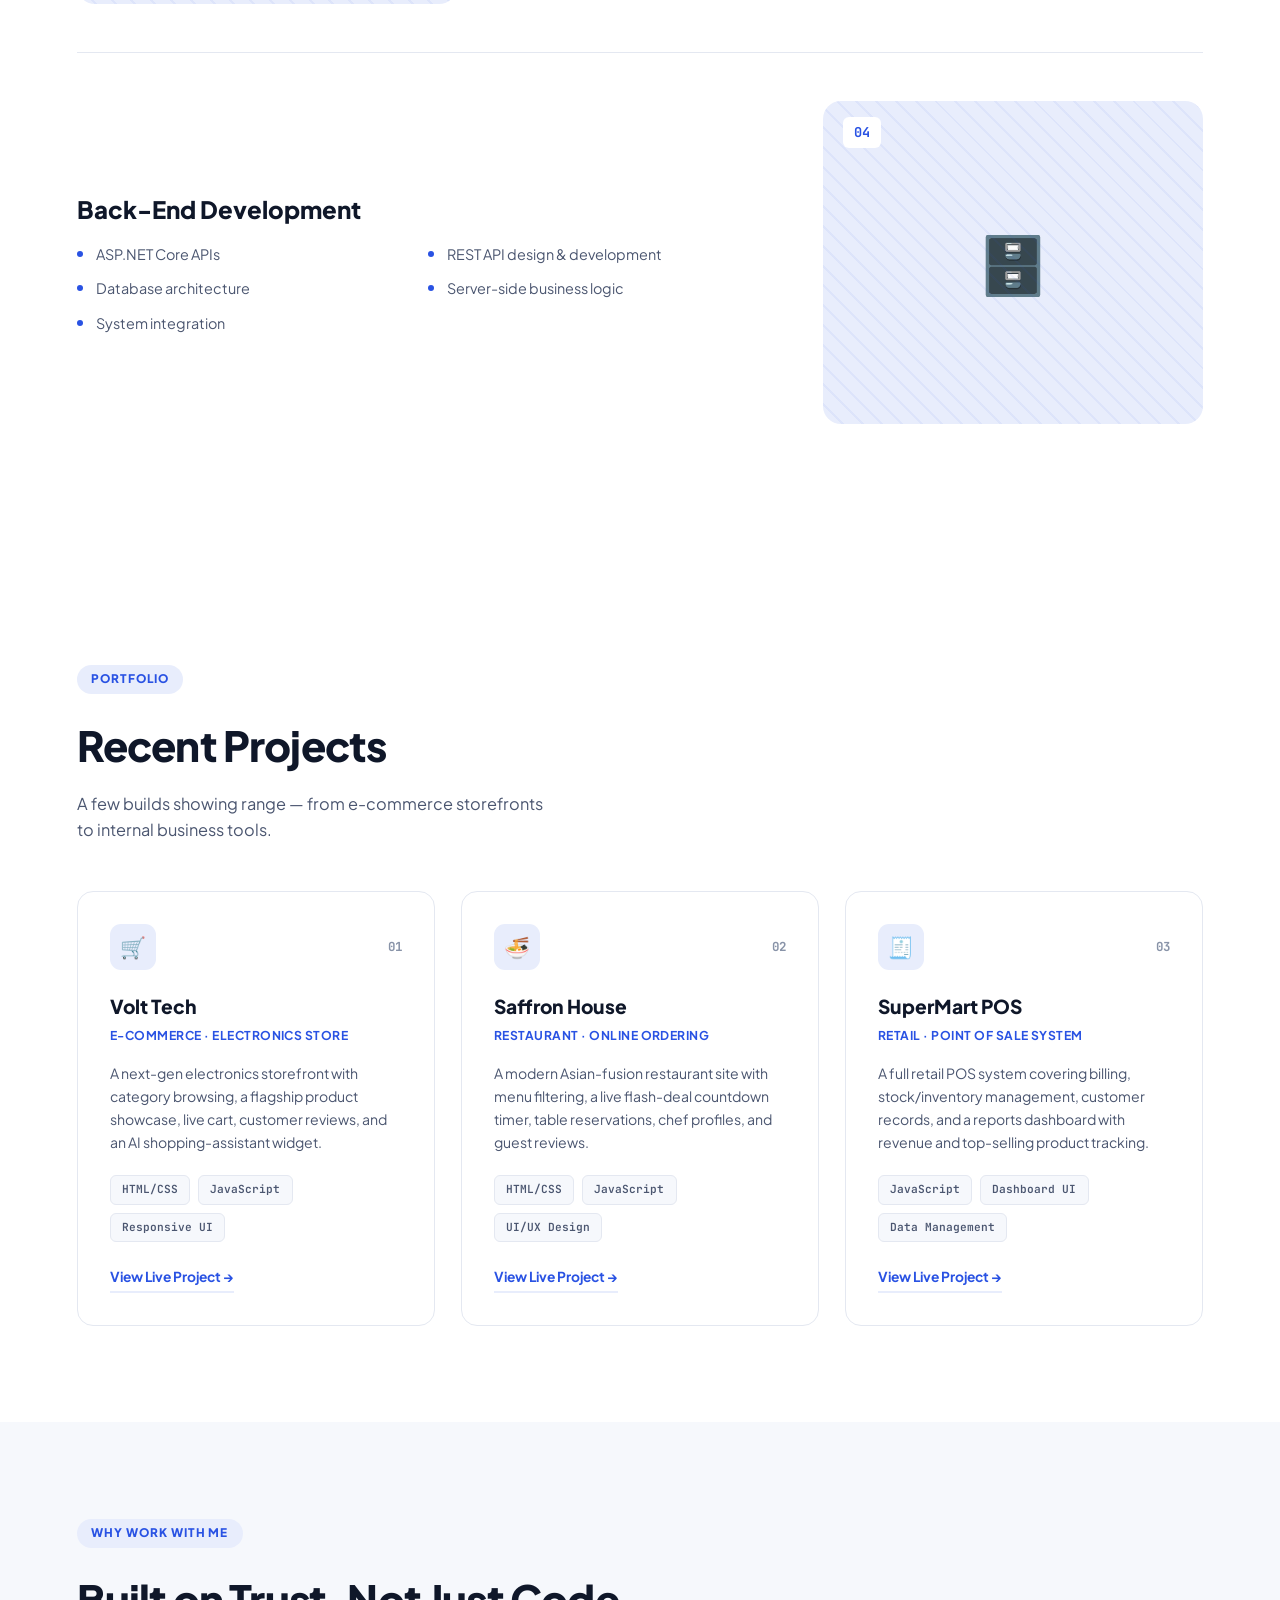
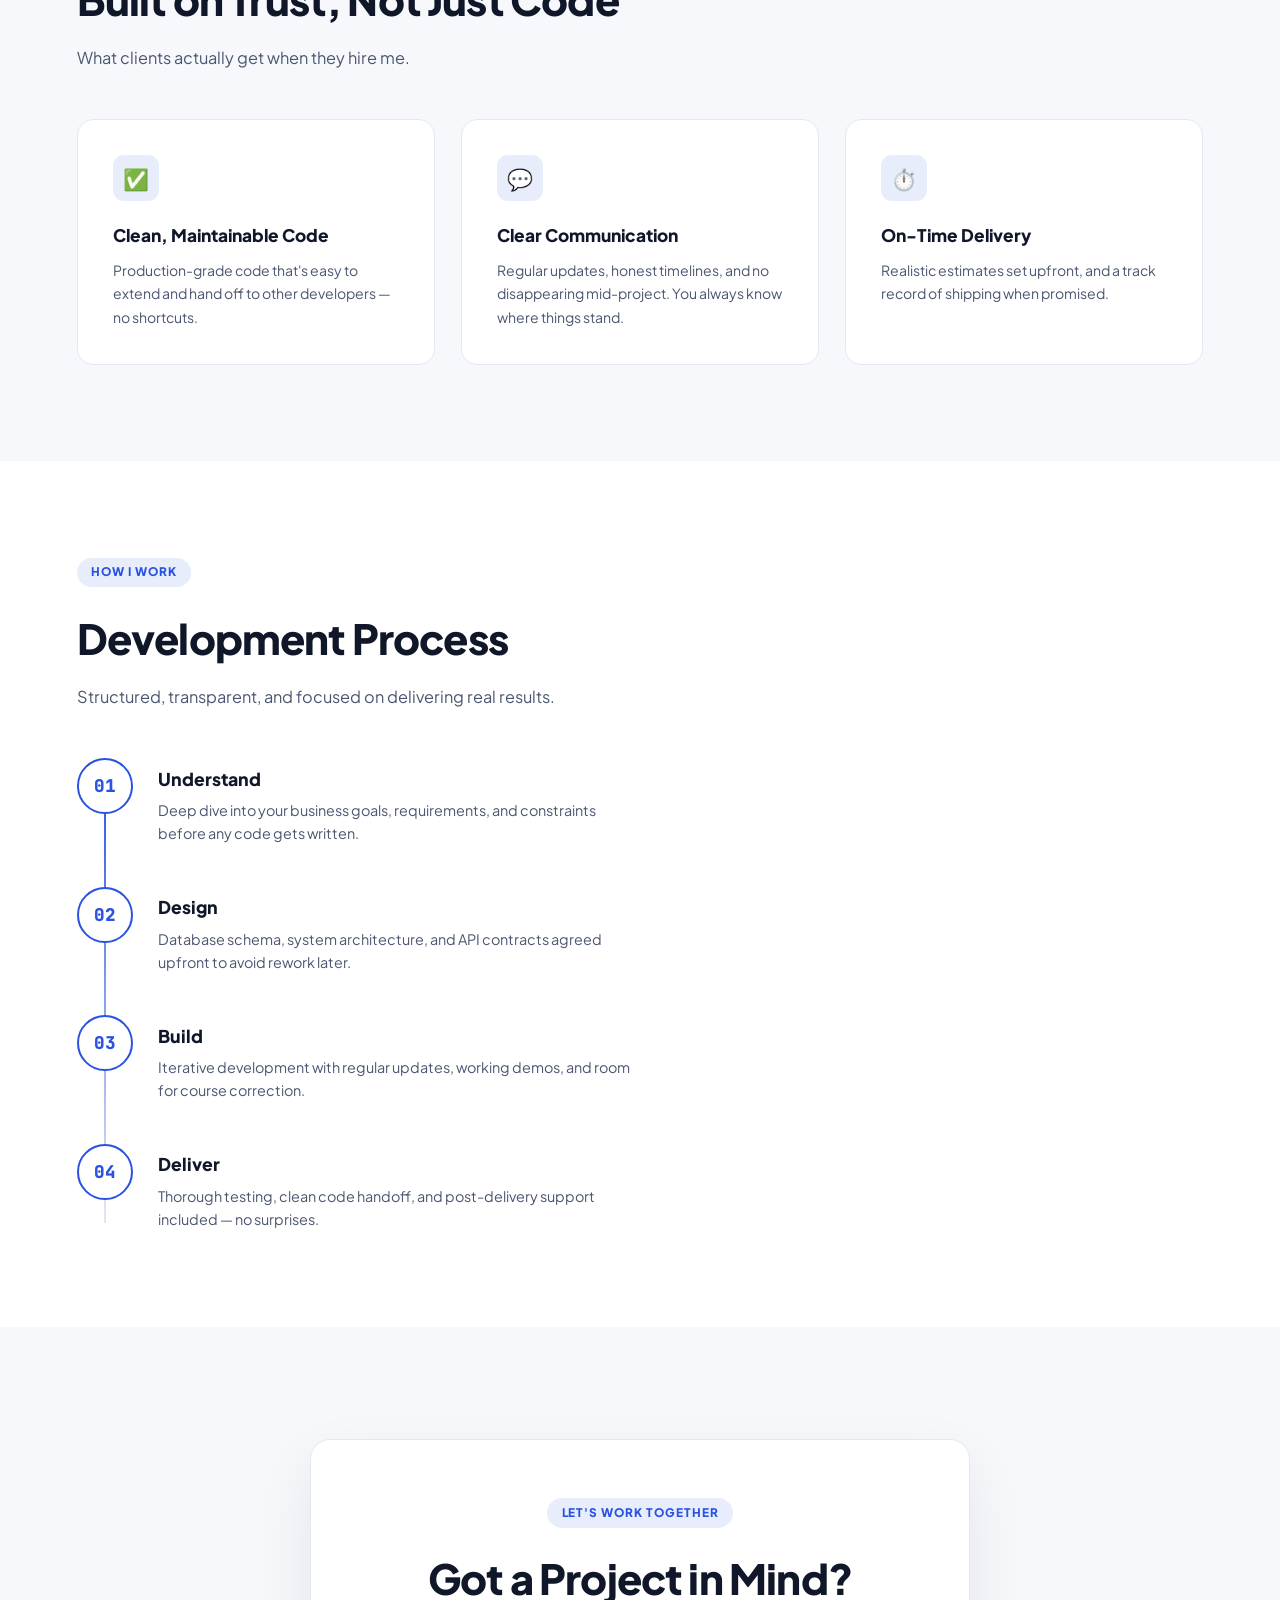
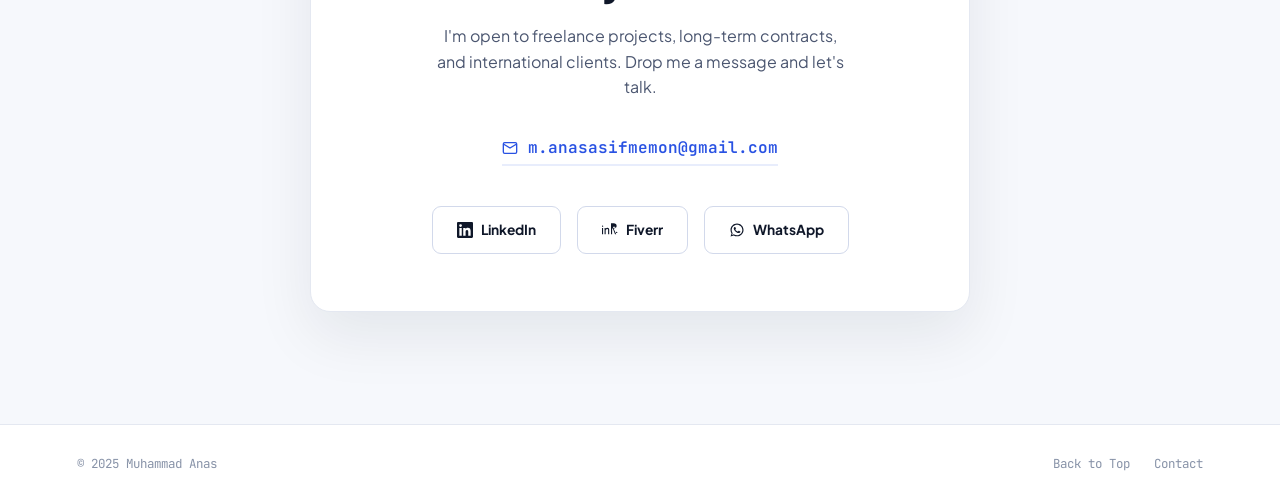
==== commit 16bb02f9: "Update WhatsApp contact link in index.html" ====
--- a/index.html
+++ b/index.html
@@ -302,7 +302,7 @@
           <svg viewBox="0 0 24 24" fill="currentColor"><path d="M23.004 15.588a.995.995 0 10-1.99 0 .995.995 0 001.99 0zm-2.36-8.672c0 1.33-1.044 2.21-2.832 2.21h-1.02V7.026h.99c1.83 0 2.862.803 2.862 1.89zM23.004 15.588zm-5.567-5.786c2.754 0 4.536-1.515 4.536-3.758C21.973 3.65 20.262 2 17.49 2H13.5v16.498h1.665V9.896h1.02l3.32 8.603H21.3l-3.863-8.697zM8.18 8.764c-1.18 0-2.05.41-2.672 1.23V9.008H3.84v9.49h1.665v-5.194c0-1.82.773-2.88 2.215-2.88.87 0 1.428.425 1.428 1.473v6.6h1.664v-6.866c0-1.726-1.012-2.866-2.632-2.866zM0 9.008V18.5h1.664V9.008H0zm.832-3.744a1.02 1.02 0 100 2.04 1.02 1.02 0 000-2.04z"/></svg>
           Fiverr
         </a>
-       <a href="https://wa.me/923373761319" target="_blank" class="social-btn">
+       <a href="https://wa.me/923177146207" target="_blank" class="social-btn">
     <svg viewBox="0 0 32 32" fill="currentColor" width="24" height="24">
         <path d="M16.04 3C8.84 3 3 8.74 3 15.82c0 2.48.73 4.89 2.12 6.96L3 29l6.41-2.08a13.2 13.2 0 0 0 6.63 1.79c7.2 0 13.04-5.74 13.04-12.82S23.24 3 16.04 3zm0 23.54c-2.04 0-4.04-.55-5.78-1.6l-.41-.24-3.8 1.23 1.24-3.68-.27-.43a10.44 10.44 0 0 1-1.61-5.6c0-5.8 4.78-10.52 10.63-10.52s10.63 4.72 10.63 10.52-4.78 10.52-10.63 10.52zm5.83-7.87c-.32-.16-1.9-.93-2.2-1.03-.29-.11-.51-.16-.73.16-.21.32-.83 1.03-1.01 1.24-.19.21-.37.24-.69.08-.32-.16-1.35-.49-2.58-1.56-.95-.83-1.59-1.85-1.78-2.17-.19-.32-.02-.49.14-.65.14-.14.32-.37.48-.56.16-.19.21-.32.32-.53.11-.21.05-.4-.03-.56-.08-.16-.73-1.75-1-2.39-.26-.62-.52-.54-.73-.55h-.62c-.21 0-.56.08-.85.4-.29.32-1.11 1.08-1.11 2.64s1.14 3.06 1.3 3.27c.16.21 2.24 3.55 5.53 4.84.78.31 1.39.49 1.87.63.79.21 1.51.18 2.08.11.63-.08 1.9-.78 2.17-1.53.27-.75.27-1.4.19-1.53-.08-.13-.29-.21-.61-.37z"/>
     </svg>
